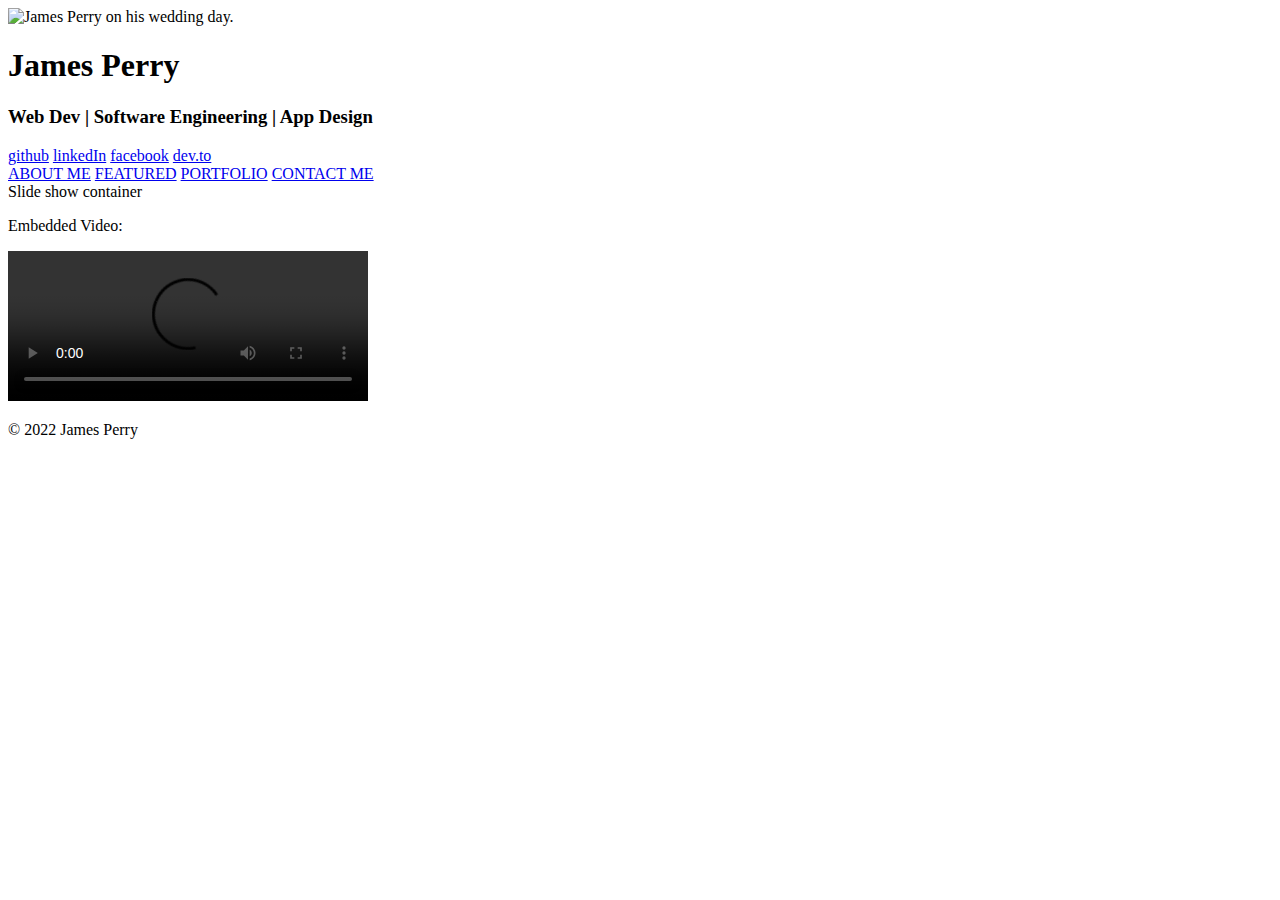
==== index.html @ 8cad32e7 "Added 5 divs to the slide show container article" ====
<!DOCTYPE html>
<html lang="en">
<head>
    <meta charset="UTF-8">
    <meta http-equiv="X-UA-Compatible" content="IE=edge">
    <meta name="viewport" content="width=device-width, initial-scale=1.0">
    <title>James Perry Landing Page</title>
    <link rel="stylesheet" href="./assets/css/reset.css"/>
    <link rel="stylesheet" href="./assets/css/index-style.css"/>
</head>
<body>
    <header>
        <section id="profile-photo">
                <img src="./assets/images/profile-picture.jpg" alt="James Perry on his wedding day."/>
        </section>
        <section id="right-header-container">
            <section id="about-me-header">
                <div id="header-text">
                    <h1>James Perry</h1>
                    <h3>Web Dev | Software Engineering | App Design</h3>
                </div>
                <div id ="social-media">
                    <a href="https://github.com/pbp66">github</a>
                    <a href="https://www.linkedin.com/in/james-perry-b7b135224/">linkedIn</a>
                    <a href="https://www.facebook.com/james.perry.96343">facebook</a>
                    <a href="https://dev.to/pbp66">dev.to</a>
                </div>
            </section>
            <nav>
                <a href="./about.html">about me</a>
                <a href="./featured.html">featured</a>
                <a href="./portfolio.html">portfolio</a>
                <a href="./contact.html">contact me</a>
            </nav>
        </section>
    </header>
    <main>
        <article id="slide-show">
            <section id="slide-show-container">
                Slide show container
                <div class="slide-show-content"></div>
                <div class="slide-show-content"></div>
                <div class="slide-show-content"></div>
                <div class="slide-show-content"></div>
                <div class="slide-show-content"></div>
            </section>
        </article>
        <article id="about-me-video">
            <p>Embedded Video: </p>
            <video width="360px" controls>
                <!-- Need to add video to the website-->
                <source src="#" type="video/mp4">
                Your browser does not support the video tag.
            </video>
        </article>
    </main>
    <footer>
        <p>
            &copy 2022 James Perry
        </p>
    </footer>
</body>
</html>
---- assets/css/index-style.css ----
nav {
    text-transform:uppercase;
}
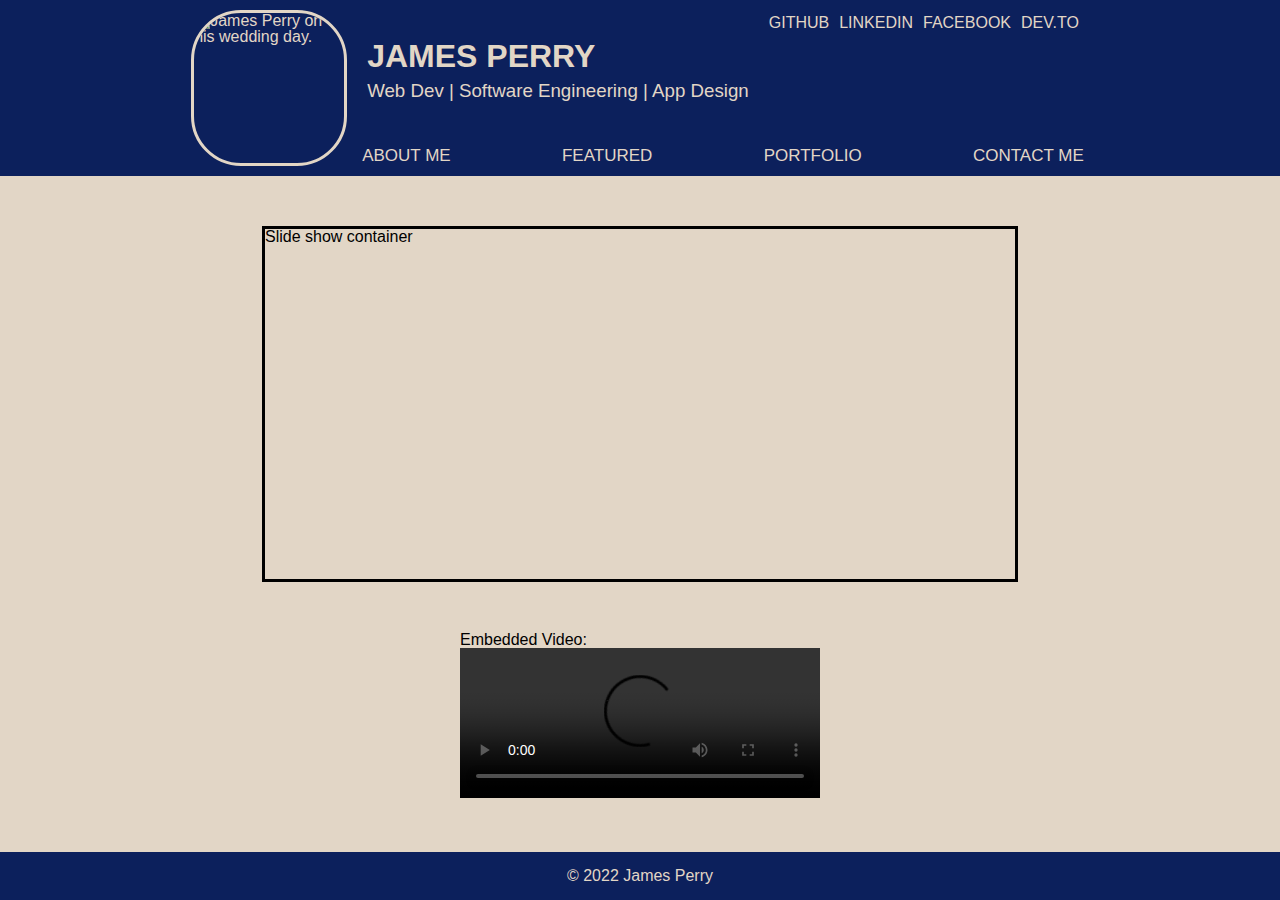
==== commit 278be82c: "Moved header styling to header.css to maintain consistency across all pages. Updated header html on " ====
--- a/index.html
+++ b/index.html
@@ -6,6 +6,7 @@
     <meta name="viewport" content="width=device-width, initial-scale=1.0">
     <title>James Perry Landing Page</title>
     <link rel="stylesheet" href="./assets/css/reset.css"/>
+    <link rel="stylesheet" href="./assets/css/header.css"/>
     <link rel="stylesheet" href="./assets/css/index-style.css"/>
 </head>
 <body>
--- a/assets/css/header.css
+++ b/assets/css/header.css
@@ -0,0 +1,159 @@
+:root {
+    --dev-border-style: solid black;
+    --header-text-color: rgb(226, 214, 198);
+    --main-background-color: rgb(12, 32, 92);
+}
+
+/*= Header Styles
+* Header is comprised of several sub flex boxes to distribute the elements
+* The top layer is split into two boxes: profile picture and the content on the right.
+* The right flex box contains two more flex boxes: Nav Bar and About Me information
+* The About Me information contains the last two flex boxes: about me content and external links pertaining to my career and interests.
+*/
+
+header, footer {
+    display: flex;
+
+    font-family: 'Gill Sans', 'Gill Sans MT', Calibri, 'Trebuchet MS', sans-serif;
+
+    background-color: var(--main-background-color);
+    color: var(--header-text-color);
+}
+
+header {
+    justify-content: center;
+}
+
+header a {
+    color: var(--header-text-color);
+    text-decoration: none;
+}
+
+h1 {
+    text-transform: uppercase;
+}
+
+/*= Profile Photo Styles
+* #profile-photo styles apply to the container for the image
+* #profile-phot img styles apply to the image itself
+* The before pseudo elements creates a flex box that grow to keep the header content centered in the page regardless of browser window size. Works in conjunction with #right-header-container::after.
+*/
+
+#profile-photo::before {
+    flex-grow:1;
+}
+
+#profile-photo {
+    margin: 10px 10px 10px 0px;
+    overflow: hidden;
+    border-radius: 50px;
+    border: solid 3px;
+    width: 150px;
+    height: 150px;
+    flex: none;
+    justify-content: flex-end;
+}
+
+#profile-photo img {
+    width: 180px;
+    height: 180px;
+    object-position: -10px -15px;
+}
+
+/*= Right Header Container
+* Contains two flex boxes to style the nav bar and the about me content.
+* The after pseudo elements creates a flex box that grow to keep the header content centered in the page regardless of browser window size. Works in conjunction with #profile-photo::before.
+*/
+
+/* #right-header-container::before {
+flex-grow: 1;
+} */
+
+#right-header-container {
+    display: flex;
+    flex-flow: column wrap;
+    align-content: stretch;
+}
+
+#right-header-container::after {
+    flex-grow: 1;
+}
+
+/*= About Me Header
+* This container separates the social media links and the brief about me section
+*/
+
+#about-me-header {
+    display: flex;
+    flex-flow: wrap;
+    flex: 1;
+}
+
+#header-text {
+/* margin-top: 35px; */
+    display: flex;
+    flex-direction: column;
+    margin-top: 40px;
+    padding: 0px 10px 5px 10px;
+    justify-content: flex-end;
+    flex: 1;
+}
+
+#header-text h3 {
+    margin-top: 10px;
+}
+
+#social-media {
+    display: flex;
+    padding: 5px;
+    flex-wrap: wrap;
+    text-transform: uppercase;
+    width: fit-content;
+}
+
+/*= Nav Bar
+* The nav bar contains links to other html sites: about me, featured, portfolio, and a form to contact me.
+*/
+
+nav {
+    text-transform:uppercase;
+    font-size: 17px;
+    margin-bottom: 2px;
+
+    display: flex;
+    justify-content: space-between;
+    align-items: flex-end;
+
+    height: fit-content;
+    width: 100%;
+    align-self: flex-end;
+    flex: 1;
+}
+
+nav a:hover {
+    color: #e4b2a1;
+}
+
+nav a, #social-media a {
+    padding: 10px 5px 10px 5px;
+    display: inline-block;
+    height: fit-content;
+}
+
+/*= Footer Content Styles
+*
+*/
+
+footer {
+    margin: 0px;
+    margin-top: 50px;
+    height: 3rem;
+
+    position: absolute;
+    bottom: 0;
+
+    justify-content: center;
+    align-items: center;
+    flex: 1;
+    width: 100%;
+}--- a/assets/css/index-style.css
+++ b/assets/css/index-style.css
@@ -1,3 +1,124 @@
-nav {
-    text-transform:uppercase;
+:root {
+    --dev-border-style: solid black;
+    --header-text-color: rgb(226, 214, 198);
+    --main-background-color: rgb(12, 32, 92);
+}
+
+/*= General Styling
+* Applies general base styles to the site.
+*/
+
+body {
+    font-family: 'Gill Sans', 'Gill Sans MT', Calibri, 'Trebuchet MS', sans-serif;
+    background-color: var(--header-text-color);
+    display: flex;
+    flex-flow: column wrap;
+}
+
+h1, h3 {
+    width: 100%;
+}
+
+/* Main Header Styles are included in header.css */
+
+/*= Main Content Styles
+*
+*/
+
+main {
+    display: flex;
+    flex-flow: column wrap;
+    align-items: center;
+}
+
+#slide-show {
+    margin: 50px 0px;
+    border: var(--dev-border-style);
+    width: 750px;
+    height: 350px;
+}
+
+/*= Media Queries
+*
+*/
+
+/* Tablets */
+@media screen and (max-width: 992px) {
+
+}
+
+/* For large and small smartphones */
+@media screen and (max-width: 768px), screen and (max-width: 576px) {
+    * {
+        align-items: center;
+        align-content: center;
+        position: relative;
+    }
+    
+    body {
+        position: relative;
+    }
+
+    header {   
+        flex-flow: column wrap;
+        flex: 1;
+        width: 100%;
+        border: var(--dev-border-style);
+    }
+
+    #profile-photo {
+        /* TODO: Make picture and nav bar relative to each other. All element should move down if the nav bar wraps itself. I may need to make another media query if the nav bar reaches a certain pixel width*/
+        top: 27px;
+        flex-flow: column wrap;
+        margin: 0px;
+        margin-top: 10px;
+    }
+
+    #right-header-container {
+        position: relative;
+        top: 40px;
+        flex-flow: column wrap;
+    }
+
+    #about-me-header {
+        flex-flow: column wrap;
+        height: fit-content;
+    }
+
+    #header-text {
+        flex-flow: column wrap;
+        text-align: center;
+        top: -45px;
+    }
+
+    #social-media {
+        top: -50px;
+        flex-flow: row wrap;
+        justify-content: space-around;
+        align-self: center;
+    }
+
+    nav {
+        position: fixed;
+        top: 0;
+
+        flex-flow: row;
+        justify-content: space-around;
+        align-self: center;
+        background-color: var(--main-background-color);
+    }
+
+    #slide-show, #about-me-video {
+        height: 40vh;
+        width: 90vw;
+    }
+
+    #about-me-video video {
+        width: 90vw;
+    }
+
+    footer {
+        position: absolute;
+        bottom: 0;
+    }
 }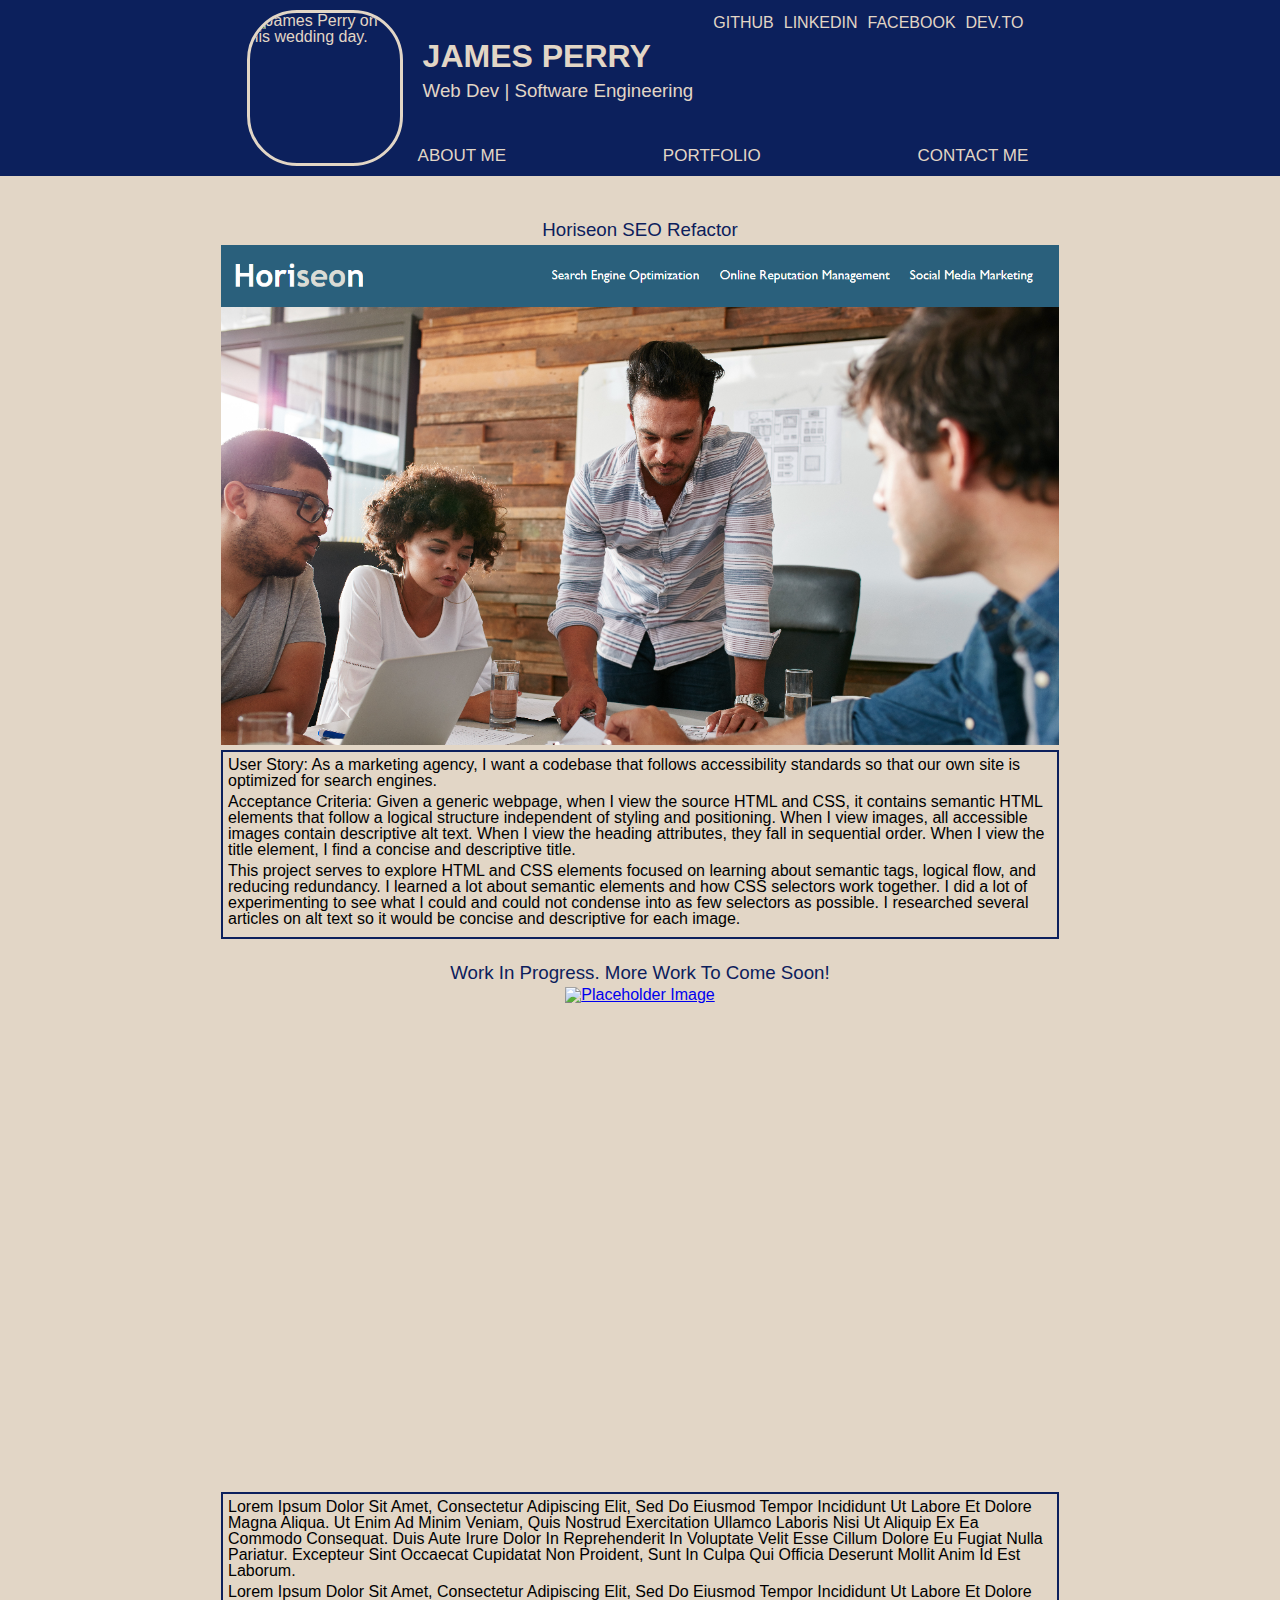
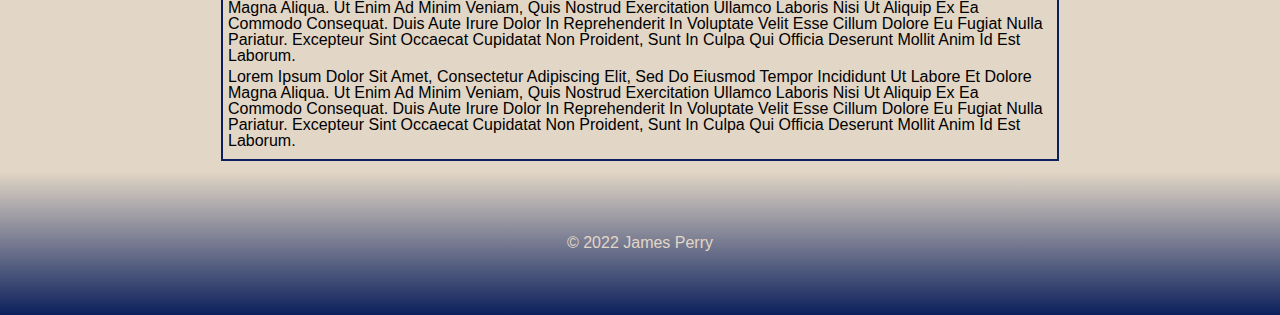
==== commit 21062d8b: "Condensed portfolio styles and html into index.html. Deleted the portfolio pages" ====
--- a/index.html
+++ b/index.html
@@ -4,21 +4,23 @@
     <meta charset="UTF-8">
     <meta http-equiv="X-UA-Compatible" content="IE=edge">
     <meta name="viewport" content="width=device-width, initial-scale=1.0">
-    <title>James Perry Landing Page</title>
+    <title>James Perry's Landing Page</title>
     <link rel="stylesheet" href="./assets/css/reset.css"/>
-    <link rel="stylesheet" href="./assets/css/header.css"/>
+    <link rel="stylesheet" href="./assets/css/header-footer.css"/>
     <link rel="stylesheet" href="./assets/css/index-style.css"/>
 </head>
 <body>
     <header>
         <section id="profile-photo">
+            <a href="./index.html">
                 <img src="./assets/images/profile-picture.jpg" alt="James Perry on his wedding day."/>
+            </a>
         </section>
         <section id="right-header-container">
             <section id="about-me-header">
                 <div id="header-text">
                     <h1>James Perry</h1>
-                    <h3>Web Dev | Software Engineering | App Design</h3>
+                    <h3>Web Dev | Software Engineering</h3>
                 </div>
                 <div id ="social-media">
                     <a href="https://github.com/pbp66">github</a>
@@ -28,37 +30,55 @@
                 </div>
             </section>
             <nav>
-                <a href="./about.html">about me</a>
-                <a href="./featured.html">featured</a>
-                <a href="./portfolio.html">portfolio</a>
+                <a href="#about-me">about me</a>
+                <a href="#horiseon-refactor-container">portfolio</a>
                 <a href="./contact.html">contact me</a>
             </nav>
         </section>
     </header>
     <main>
-        <article id="slide-show">
-            <section id="slide-show-container">
-                Slide show container
-                <div class="slide-show-content"></div>
-                <div class="slide-show-content"></div>
-                <div class="slide-show-content"></div>
-                <div class="slide-show-content"></div>
-                <div class="slide-show-content"></div>
+        <article id="about-me">
+
+        </article>
+        <article class="project-display" id="horiseon-refactor-container">
+            <h3>Horiseon SEO Refactor</h3>
+            <div class="image-container" id="horiseon-refactor">
+                <span class="tooltip">Scroll on image to view entire website</span>
+                <a href="https://github.com/pbp66/horiseon-refactor">
+                    <img src="./assets/images/horiseon-refactor-screenshot.png" alt="Horiseon Refactor provides an example of semantic html elements with logical structure independent of styling and position" class="project-screenshot"/>
+                </a>
+            </div>
+            <section class="project-description" id="horiseon-refactor-description">
+                <p>User Story: As a marketing agency, I want a codebase that follows accessibility standards so that our own site is optimized for search engines.</p>
+                <p>Acceptance Criteria: Given a generic webpage, when I view the source HTML and CSS, it contains semantic HTML elements that follow a logical structure independent of styling and positioning. When I view images, all accessible images contain descriptive alt text. When I view the heading attributes, they fall in sequential order. When I view the title element, I find a concise and descriptive title.</p>
+                <p>This project serves to explore HTML and CSS elements focused on learning about semantic tags, logical flow, and reducing redundancy. I learned a lot about semantic elements and how CSS selectors work together. I did a lot of experimenting to see what I could and could not condense into as few selectors as possible. I researched several articles on alt text so it would be concise and descriptive for each image.</p>
             </section>
         </article>
-        <article id="about-me-video">
-            <p>Embedded Video: </p>
-            <video width="360px" controls>
-                <!-- Need to add video to the website-->
-                <source src="#" type="video/mp4">
-                Your browser does not support the video tag.
-            </video>
+        <article class="project-display" id="placeholder-container">
+            <h3>Work in progress. More work to come soon!</h3>
+            <div class="image-container" id="placeholder">
+                <span class="tooltip">
+                    <p>Scroll on image to view entire website.</p>
+                    <p>Designed by starline / Freepik</p>
+                </span>
+                <a href="http://www.freepik.com">
+                    <img src="./assets/images/coming-soon.jpg" alt="Placeholder image" class="project-screenshot"/>
+                    <!--Image by starline on Freepik: https://www.freepik.com/free-vector/neon-style-coming-soon-glowing-background-design_8562880.htm#query=coming%20soon&position=3&from_view=keyword -->
+                </a>
+            </div>
+            <section class="project-description" id="placeholder-description">
+                <p>Lorem ipsum dolor sit amet, consectetur adipiscing elit, sed do eiusmod tempor incididunt ut labore et dolore magna aliqua. Ut enim ad minim veniam, quis nostrud exercitation ullamco laboris nisi ut aliquip ex ea commodo consequat. Duis aute irure dolor in reprehenderit in voluptate velit esse cillum dolore eu fugiat nulla pariatur. Excepteur sint occaecat cupidatat non proident, sunt in culpa qui officia deserunt mollit anim id est laborum.</p>
+                <p>Lorem ipsum dolor sit amet, consectetur adipiscing elit, sed do eiusmod tempor incididunt ut labore et dolore magna aliqua. Ut enim ad minim veniam, quis nostrud exercitation ullamco laboris nisi ut aliquip ex ea commodo consequat. Duis aute irure dolor in reprehenderit in voluptate velit esse cillum dolore eu fugiat nulla pariatur. Excepteur sint occaecat cupidatat non proident, sunt in culpa qui officia deserunt mollit anim id est laborum.</p>
+                <p>Lorem ipsum dolor sit amet, consectetur adipiscing elit, sed do eiusmod tempor incididunt ut labore et dolore magna aliqua. Ut enim ad minim veniam, quis nostrud exercitation ullamco laboris nisi ut aliquip ex ea commodo consequat. Duis aute irure dolor in reprehenderit in voluptate velit esse cillum dolore eu fugiat nulla pariatur. Excepteur sint occaecat cupidatat non proident, sunt in culpa qui officia deserunt mollit anim id est laborum.</p>
+            </section>
         </article>
     </main>
-    <footer>
-        <p>
-            &copy 2022 James Perry
-        </p>
-    </footer>
+    <div id="footer-container">
+        <footer>
+            <p>
+                &copy 2022 James Perry
+            </p>
+        </footer>
+    </div>
 </body>
 </html>--- a/assets/css/header-footer.css
+++ b/assets/css/header-footer.css
@@ -0,0 +1,244 @@
+:root {
+    --dev-border-style: solid black;
+    --header-text-color: rgb(226, 214, 198);
+    --main-background-color: rgb(12, 32, 92);
+    --footer-height: 9rem;
+    --accent-color: #e99274;
+}
+
+/*= Header Styles
+* Header is comprised of several sub flex boxes to distribute the elements
+* The top layer is split into two boxes: profile picture and the content on the right.
+* The right flex box contains two more flex boxes: Nav Bar and About Me information
+* The About Me information contains the last two flex boxes: about me content and external links pertaining to my career and interests.
+*/
+
+header, footer {
+    display: flex;
+
+    font-family: 'Segoe UI', Tahoma, Geneva, Verdana, sans-serif;
+
+    background-color: var(--main-background-color);
+    color: var(--header-text-color);
+}
+
+header {
+    justify-content: center;
+}
+
+header a {
+    color: var(--header-text-color);
+    text-decoration: none;
+}
+
+h1 {
+    text-transform: uppercase;
+}
+
+ a:hover {
+    color: var(--accent-color);
+}
+
+/*= Profile Photo Styles
+* #profile-photo styles apply to the container for the image
+* #profile-phot img styles apply to the image itself
+* The before pseudo elements creates a flex box that grow to keep the header content centered in the page regardless of browser window size. Works in conjunction with #right-header-container::after.
+*/
+
+#profile-photo::before {
+    flex-grow:1;
+}
+
+#profile-photo {
+    margin: 10px 10px 10px 0px;
+    overflow: hidden;
+    border-radius: 50px;
+    border: solid 3px;
+    width: 150px;
+    height: 150px;
+    flex: none;
+    justify-content: flex-end;
+}
+
+#profile-photo:hover {
+    border: solid 3px var(--accent-color);
+}
+
+#profile-photo img {
+    width: 180px;
+    height: 180px;
+    object-position: -10px -15px;
+}
+
+/*= Right Header Container
+* Contains two flex boxes to style the nav bar and the about me content.
+* The after pseudo elements creates a flex box that grow to keep the header content centered in the page regardless of browser window size. Works in conjunction with #profile-photo::before.
+*/
+
+/* #right-header-container::before {
+flex-grow: 1;
+} */
+
+#right-header-container {
+    display: flex;
+    flex-flow: column wrap;
+    align-content: stretch;
+}
+
+#right-header-container::after {
+    flex-grow: 1;
+}
+
+/*= About Me Header
+* This container separates the social media links and the brief about me section
+*/
+
+#about-me-header {
+    display: flex;
+    flex-flow: wrap;
+}
+
+#header-text {
+/* margin-top: 35px; */
+    display: flex;
+    flex-direction: column;
+    margin-top: 40px;
+    padding: 0px 10px 5px 10px;
+    justify-content: flex-end;
+}
+
+#header-text h3 {
+    margin-top: 10px;
+}
+
+#social-media {
+    display: flex;
+    padding: 5px;
+    flex-wrap: wrap;
+    text-transform: uppercase;
+    width: fit-content;
+}
+
+/*= Nav Bar
+* The nav bar contains links to other html sites: about me, featured, portfolio, and a form to contact me.
+*/
+
+nav {
+    text-transform:uppercase;
+    font-size: 17px;
+    margin-bottom: 2px;
+
+    display: flex;
+    justify-content: space-between;
+    align-items: flex-end;
+
+    height: fit-content;
+    width: 100%;
+    align-self: flex-end;
+    flex: 1;
+}
+
+nav a, #social-media a {
+    padding: 10px 5px 10px 5px;
+    display: inline-block;
+    height: fit-content;
+}
+
+main {
+    display: flex;
+    flex-flow: column wrap;
+    align-content: center;
+}
+
+/*= Footer Content Styles
+*
+*/
+
+footer {
+    background-image: linear-gradient(var(--header-text-color),var(--main-background-color));
+    
+    margin: 0px;
+    height: var(--footer-height);
+
+    position: sticky;
+    bottom: 0;
+
+    justify-content: center;
+    align-items: center;
+    width: 100%;
+}
+
+/*= Media Queries
+* For large and small smartphones
+*/
+
+@media screen and (max-width: 768px), screen and (max-width: 576px) {
+    * {
+        align-items: center;
+        align-content: center;
+    }
+
+    header {   
+        flex-flow: column wrap;
+        flex: 1;
+        width: 100%;
+    }
+
+    #profile-photo {
+        /* TODO: Make picture and nav bar relative to each other. All element should move down if the nav bar wraps itself. I may need to make another media query if the nav bar reaches a certain pixel width*/
+        position: relative;
+        top: 27px;
+        flex-flow: column wrap;
+        margin: 0px;
+        margin-top: 10px;
+    }
+
+    #right-header-container {
+        position: relative;
+        top: 40px;
+        flex-flow: column wrap;
+    }
+
+    #about-me-header {
+        flex-flow: column wrap;
+        height: fit-content;
+    }
+
+    #header-text {
+        position: relative;
+        flex-flow: column wrap;
+        text-align: center;
+        top: -45px;
+    }
+
+    #social-media {
+        position: relative;
+        top: -50px;
+        flex-flow: row wrap;
+        justify-content: space-around;
+        align-self: center;
+    }
+
+    nav {
+        position: fixed;
+        top: 0;
+
+        flex-flow: row;
+        justify-content: space-around;
+        align-self: center;
+        background-color: var(--main-background-color);
+    }
+
+    #slide-show, #about-me-video {
+        height: 40vh;
+        width: 90vw;
+    }
+
+    #about-me-video video {
+        width: 90vw;
+    }
+
+    #footer-container {
+        width: 100%;
+    }
+}--- a/assets/css/index-style.css
+++ b/assets/css/index-style.css
@@ -2,20 +2,16 @@
     --dev-border-style: solid black;
     --header-text-color: rgb(226, 214, 198);
     --main-background-color: rgb(12, 32, 92);
+    --footer-height: 9rem;
+    --accent-color: #e99274;
+    --max-width: 838px;
 }
 
 /*= General Styling
 * Applies general base styles to the site.
 */
 
-body {
-    font-family: 'Gill Sans', 'Gill Sans MT', Calibri, 'Trebuchet MS', sans-serif;
-    background-color: var(--header-text-color);
-    display: flex;
-    flex-flow: column wrap;
-}
-
-h1, h3 {
+#header-text h1, #header-text h3 {
     width: 100%;
 }
 
@@ -26,99 +22,87 @@
 */
 
 main {
+    flex: 1;
+}
+
+main article {
     display: flex;
     flex-flow: column wrap;
-    align-items: center;
+    justify-content: flex-start;
+    margin: 10px 0px;
+    max-width: 838px;
 }
 
-#slide-show {
-    margin: 50px 0px;
-    border: var(--dev-border-style);
-    width: 750px;
-    height: 350px;
+article h3 {
+    color: var(--main-background-color);
+    padding: 5px;
 }
 
-/*= Media Queries
-*
-*/
-
-/* Tablets */
-@media screen and (max-width: 992px) {
-
+.project-display {
+    display: flex;
+    flex-flow: column;
+    align-items: center;
+    width: var(--max-width);
+    height: auto;
 }
 
-/* For large and small smartphones */
-@media screen and (max-width: 768px), screen and (max-width: 576px) {
-    * {
-        align-items: center;
-        align-content: center;
-        position: relative;
-    }
-    
-    body {
-        position: relative;
-    }
+#horiseon-refactor-container {
+    margin-top: 20px;
+}
 
-    header {   
-        flex-flow: column wrap;
-        flex: 1;
-        width: 100%;
-        border: var(--dev-border-style);
-    }
+.image-container {
+    position: relative;
+    height: 500px;
+    width: auto;
 
-    #profile-photo {
-        /* TODO: Make picture and nav bar relative to each other. All element should move down if the nav bar wraps itself. I may need to make another media query if the nav bar reaches a certain pixel width*/
-        top: 27px;
-        flex-flow: column wrap;
-        margin: 0px;
-        margin-top: 10px;
-    }
+    max-width: var(--max-width);
+    overflow: scroll;
+}
 
-    #right-header-container {
-        position: relative;
-        top: 40px;
-        flex-flow: column wrap;
-    }
+.tooltip {
+    position: absolute;
+    top: 0px;
+    left: 50%;
+    transform: translate(-50%, 0%);
 
-    #about-me-header {
-        flex-flow: column wrap;
-        height: fit-content;
-    }
+    display: flex;
+    flex-flow: column;
+    align-items: center;
+    width: fit-content;
+    max-width: var(--max-width);
 
-    #header-text {
-        flex-flow: column wrap;
-        text-align: center;
-        top: -45px;
-    }
+    box-sizing: border-box;
+    padding: 5px;
+    border: solid 5px var(--main-background-color);
+    color: var(--main-background-color);
+    background-color: var(--header-text-color);
 
-    #social-media {
-        top: -50px;
-        flex-flow: row wrap;
-        justify-content: space-around;
-        align-self: center;
-    }
+    visibility: hidden;
+}
 
-    nav {
-        position: fixed;
-        top: 0;
+.project-screenshot {
+    max-width: var(--max-width);
+    height: auto;
+}
 
-        flex-flow: row;
-        justify-content: space-around;
-        align-self: center;
-        background-color: var(--main-background-color);
-    }
+.project-description {
+    margin-top: 5px;
+    padding: 5px;
+    border: solid 2px var(--main-background-color);
+}
 
-    #slide-show, #about-me-video {
-        height: 40vh;
-        width: 90vw;
-    }
+.project-description p {
+    margin-bottom: 5px;
+}
 
-    #about-me-video video {
-        width: 90vw;
-    }
+#horiseon-refactor:hover span {
+    visibility: visible;
+}
 
-    footer {
-        position: absolute;
-        bottom: 0;
-    }
+#placeholder-container {
+    text-transform: capitalize;
+}
+
+#placeholder:hover span {
+    visibility: visible;
 }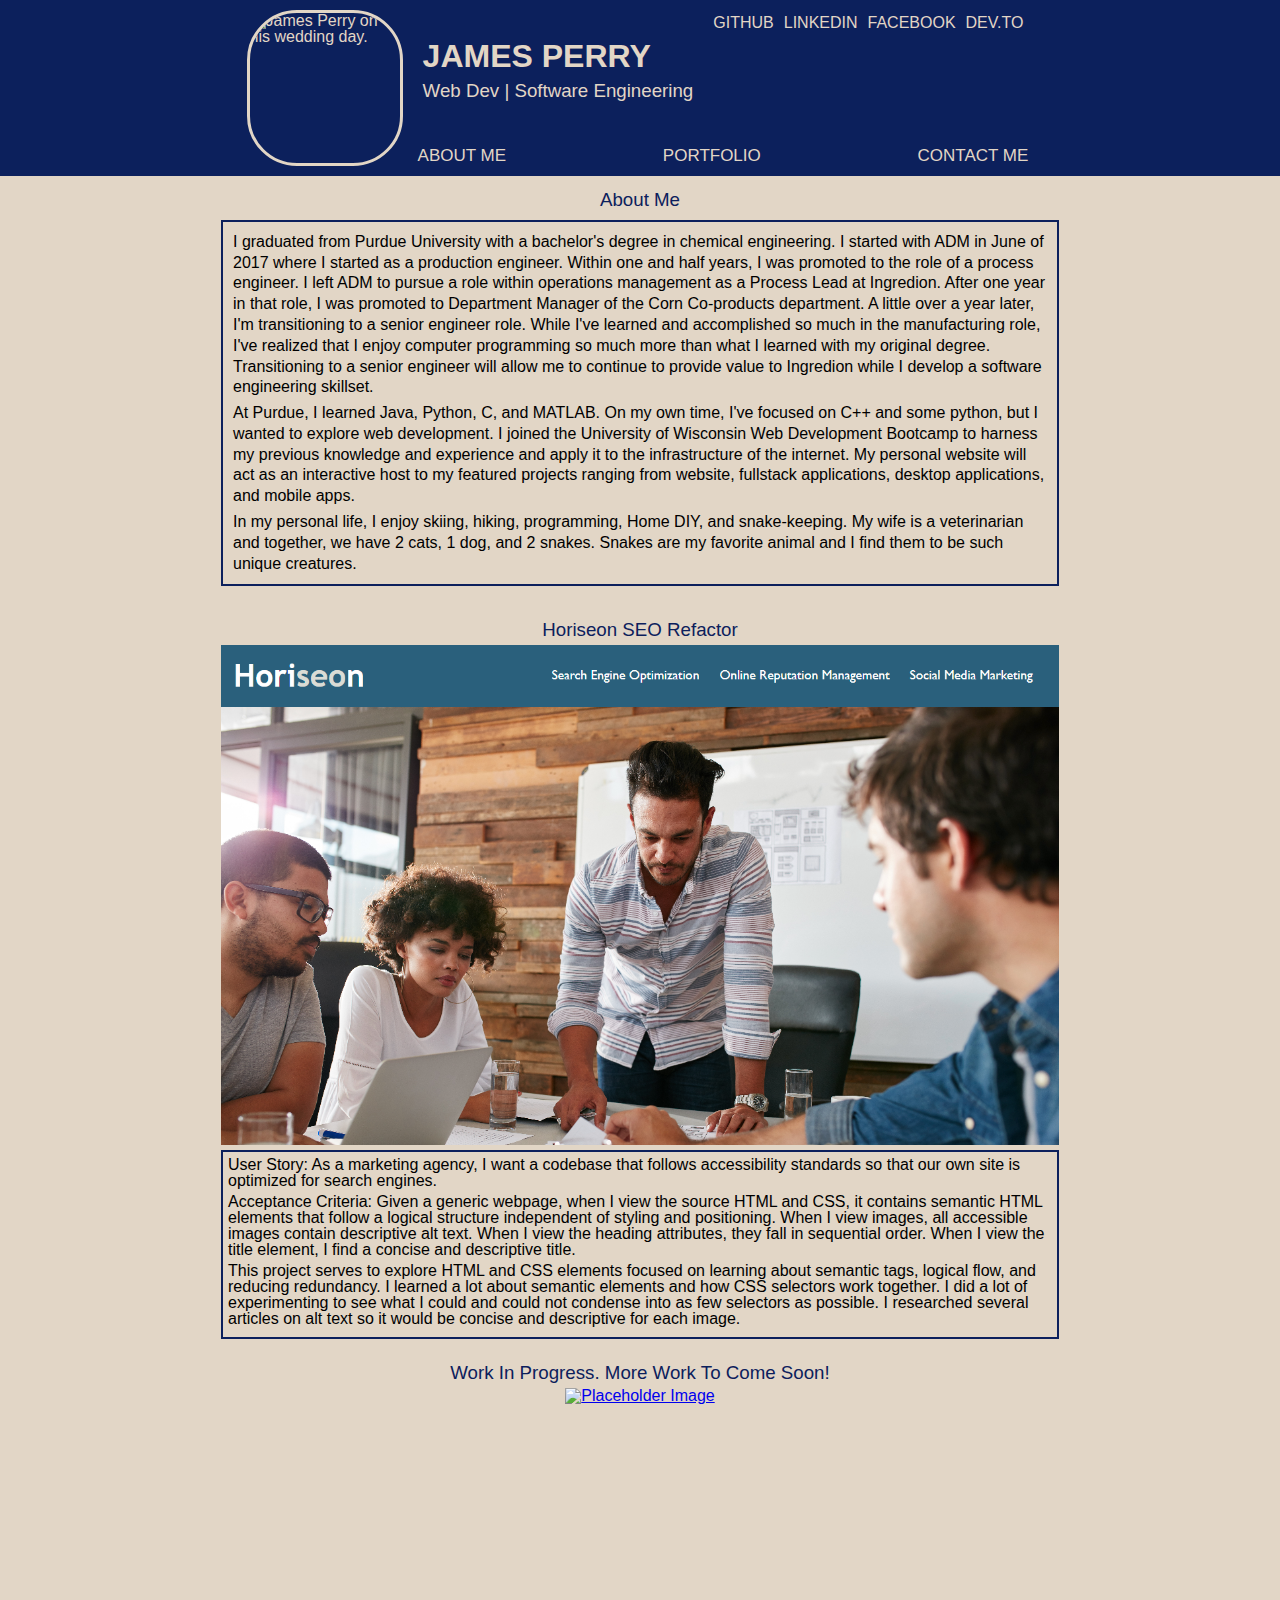
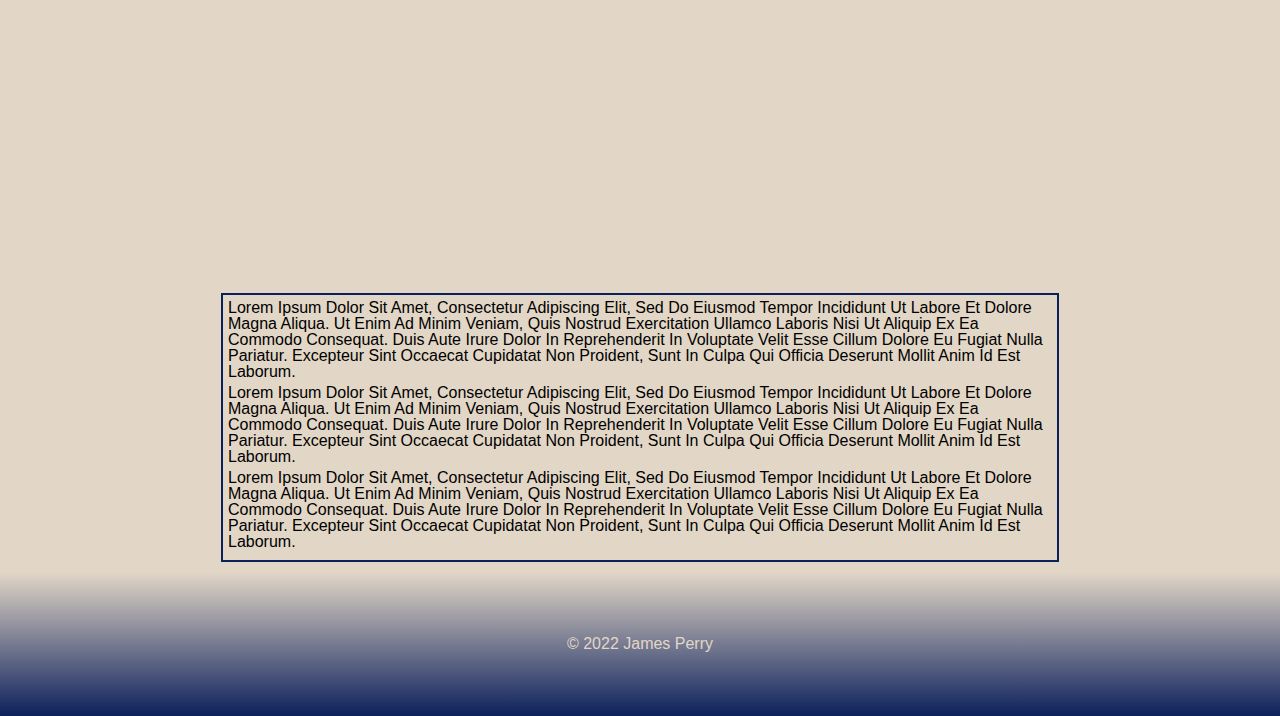
==== commit fb1638d9: "Completed the About Me section" ====
--- a/index.html
+++ b/index.html
@@ -37,8 +37,13 @@
         </section>
     </header>
     <main>
-        <article id="about-me">
-
+        <article class="project-display" id="about-me">
+            <h3>About Me</h3>
+            <section class="project-description">
+                <p>I graduated from Purdue University with a bachelor's degree in chemical engineering. I started with ADM in June of 2017 where I started as a production engineer. Within one and half years, I was promoted to the role of a process engineer. I left ADM to pursue a role within operations management as a Process Lead at Ingredion. After one year in that role, I was promoted to Department Manager of the Corn Co-products department. A little over a year later, I'm transitioning to a senior engineer role. While I've learned and accomplished so much in the manufacturing role, I've realized that I enjoy computer programming so much more than what I learned with my original degree. Transitioning to a senior engineer will allow me to continue to provide value to Ingredion while I develop a software engineering skillset. </p>
+                <p>At Purdue, I learned Java, Python, C, and MATLAB. On my own time, I've focused on C++ and some python, but I wanted to explore web development. I joined the University of Wisconsin Web Development Bootcamp to harness my previous knowledge and experience and apply it to the infrastructure of the internet. My personal website will act as an interactive host to my featured projects ranging from website, fullstack applications, desktop applications, and mobile apps. </p>
+                <p> In my personal life, I enjoy skiing, hiking, programming, Home DIY, and snake-keeping. My wife is a veterinarian and together, we have 2 cats, 1 dog, and 2 snakes. Snakes are my favorite animal and I find them to be such unique creatures.</p>
+            </section>
         </article>
         <article class="project-display" id="horiseon-refactor-container">
             <h3>Horiseon SEO Refactor</h3>
--- a/assets/css/index-style.css
+++ b/assets/css/index-style.css
@@ -44,6 +44,11 @@
     align-items: center;
     width: var(--max-width);
     height: auto;
+}
+
+#about-me p {
+    margin: 5px;
+    line-height: 1.3;
 }
 
 #horiseon-refactor-container {
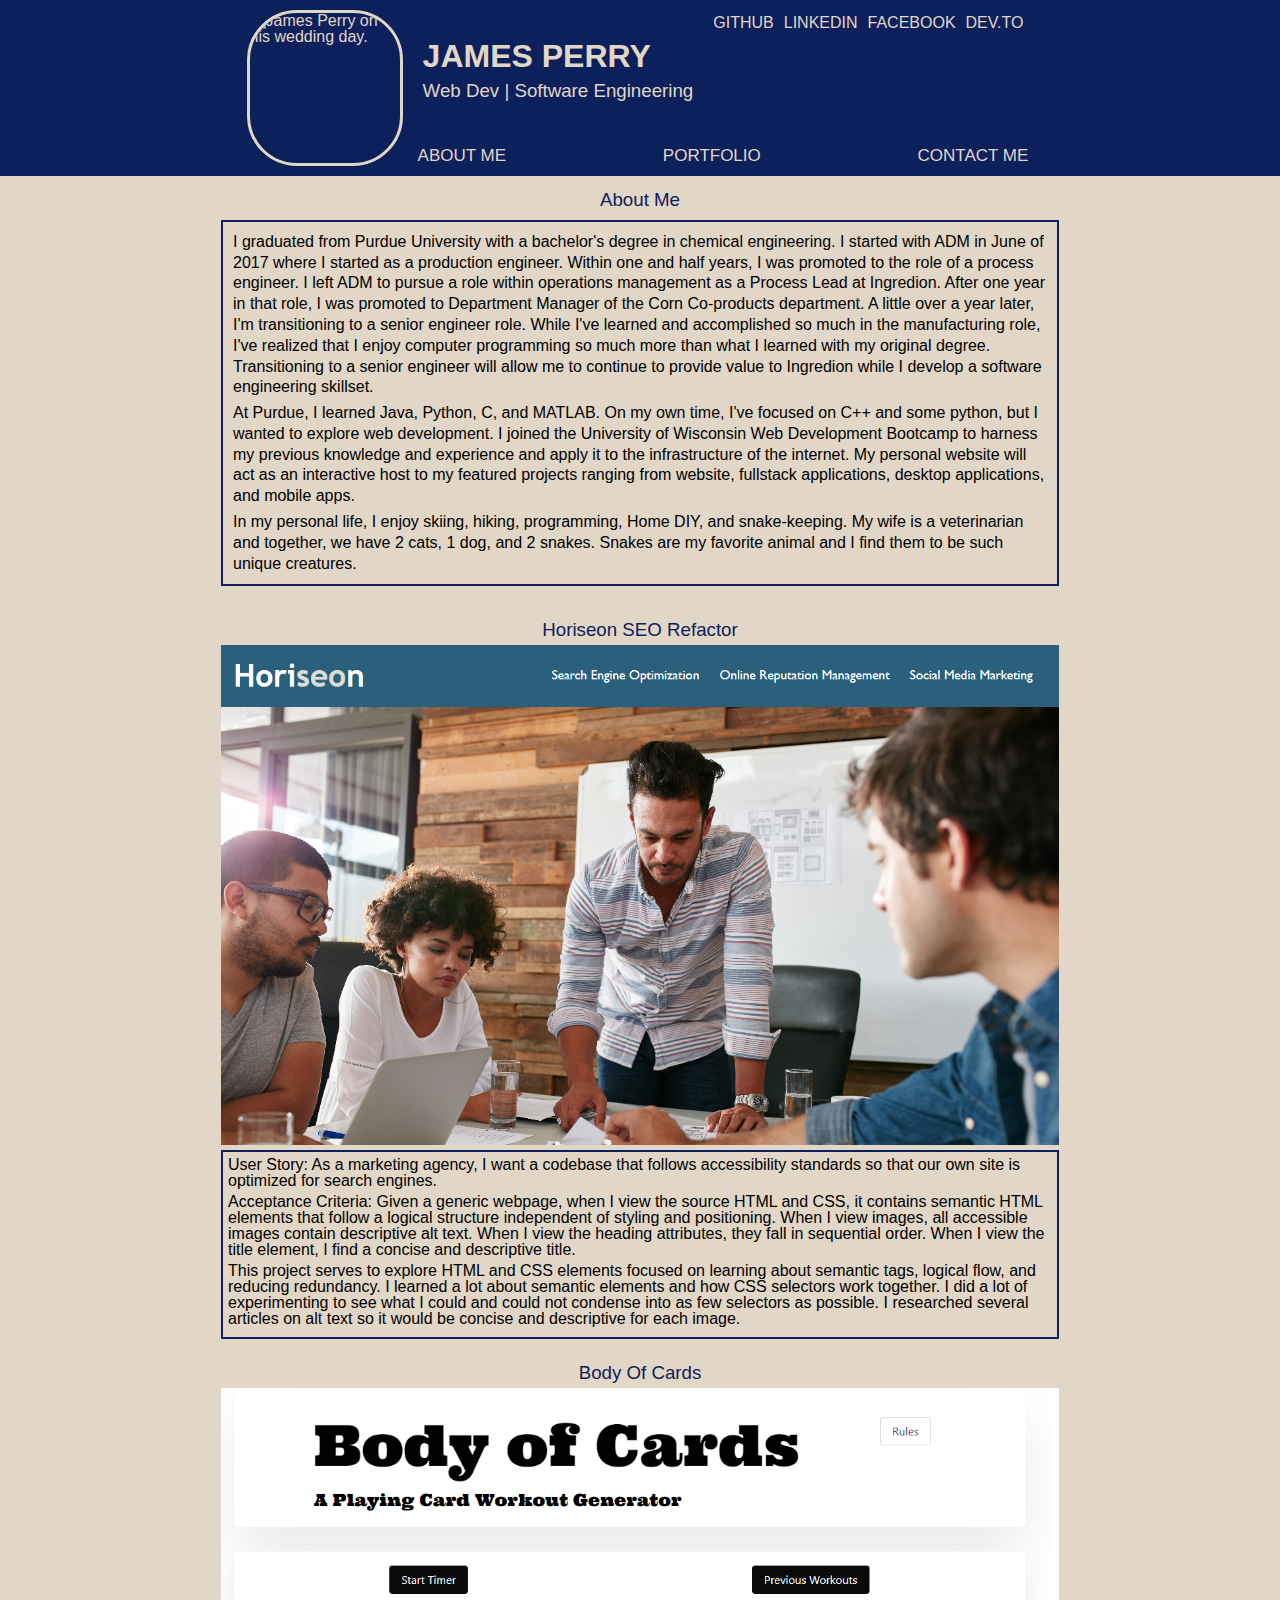
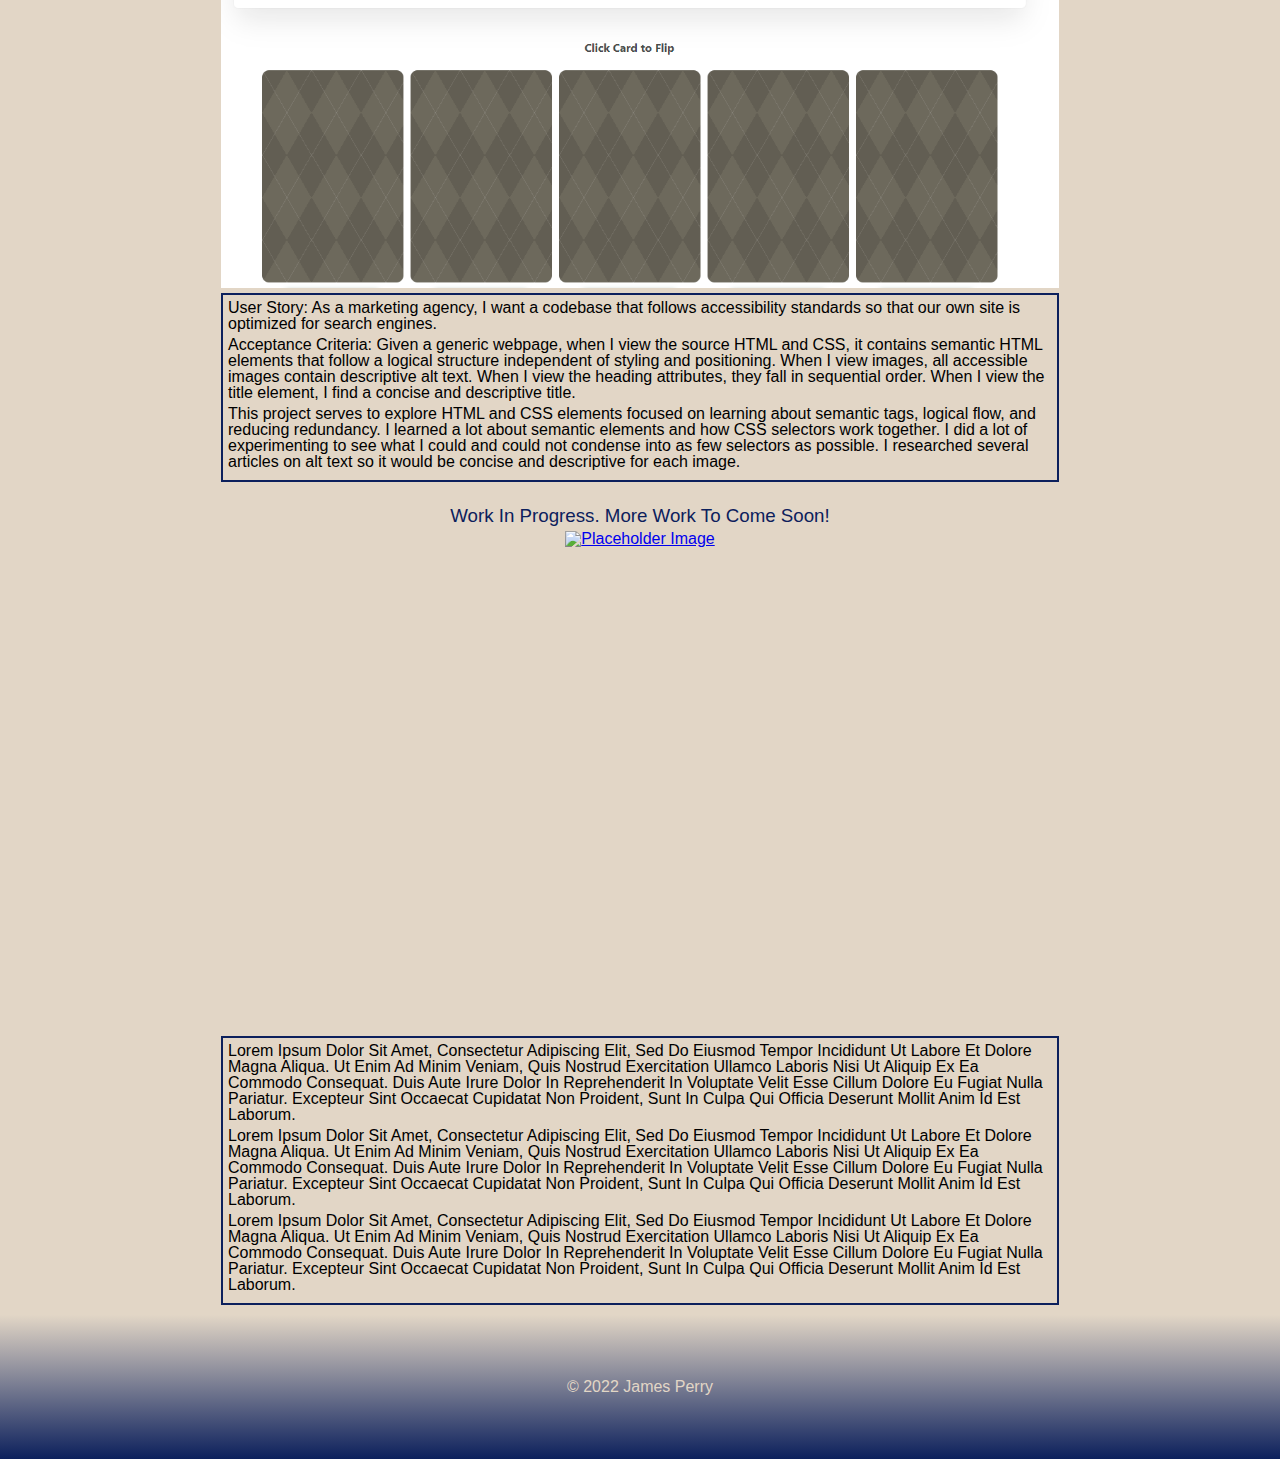
==== commit 83b6da39: "Added section for Body of Cards Project. HTML element structure has been created." ====
--- a/index.html
+++ b/index.html
@@ -49,11 +49,25 @@
             <h3>Horiseon SEO Refactor</h3>
             <div class="image-container" id="horiseon-refactor">
                 <span class="tooltip">Scroll on image to view entire website</span>
-                <a href="https://github.com/pbp66/horiseon-refactor">
-                    <img src="./assets/images/horiseon-refactor-screenshot.png" alt="Horiseon Refactor provides an example of semantic html elements with logical structure independent of styling and position" class="project-screenshot"/>
+                <a href="https://pbp66.github.io/horiseon-refactor/">
+                    <img src="./assets/images/horiseon-refactor-screenshot.png" alt="Horiseon Refactor provides an example of semantic html elements with logical structure independent of styling and position" class="project-screenshot" id="horiseon-refactor-screenshot"/>
                 </a>
             </div>
             <section class="project-description" id="horiseon-refactor-description">
+                <p>User Story: As a marketing agency, I want a codebase that follows accessibility standards so that our own site is optimized for search engines.</p>
+                <p>Acceptance Criteria: Given a generic webpage, when I view the source HTML and CSS, it contains semantic HTML elements that follow a logical structure independent of styling and positioning. When I view images, all accessible images contain descriptive alt text. When I view the heading attributes, they fall in sequential order. When I view the title element, I find a concise and descriptive title.</p>
+                <p>This project serves to explore HTML and CSS elements focused on learning about semantic tags, logical flow, and reducing redundancy. I learned a lot about semantic elements and how CSS selectors work together. I did a lot of experimenting to see what I could and could not condense into as few selectors as possible. I researched several articles on alt text so it would be concise and descriptive for each image.</p>
+            </section>
+        </article>
+        <article class="project-display" id="body-of-cards-container">
+            <h3>Body Of Cards</h3>
+            <div class="image-container" id="body-of-cards">
+                <span class="tooltip">Scroll on image to view entire website</span>
+                <a href="https://krenbot.github.io/body-of-cards/">
+                    <img src="./assets/images/body-of-cards-screenshot.png" alt="Body of cards is a workout generator that uses playing cards to represent workouts. The suits generate an exercise and the card value is the number of reps." class="project-screenshot" id="body-of-cards-screenshot"/>
+                </a>
+            </div>
+            <section class="project-description" id="project-1-description">
                 <p>User Story: As a marketing agency, I want a codebase that follows accessibility standards so that our own site is optimized for search engines.</p>
                 <p>Acceptance Criteria: Given a generic webpage, when I view the source HTML and CSS, it contains semantic HTML elements that follow a logical structure independent of styling and positioning. When I view images, all accessible images contain descriptive alt text. When I view the heading attributes, they fall in sequential order. When I view the title element, I find a concise and descriptive title.</p>
                 <p>This project serves to explore HTML and CSS elements focused on learning about semantic tags, logical flow, and reducing redundancy. I learned a lot about semantic elements and how CSS selectors work together. I did a lot of experimenting to see what I could and could not condense into as few selectors as possible. I researched several articles on alt text so it would be concise and descriptive for each image.</p>
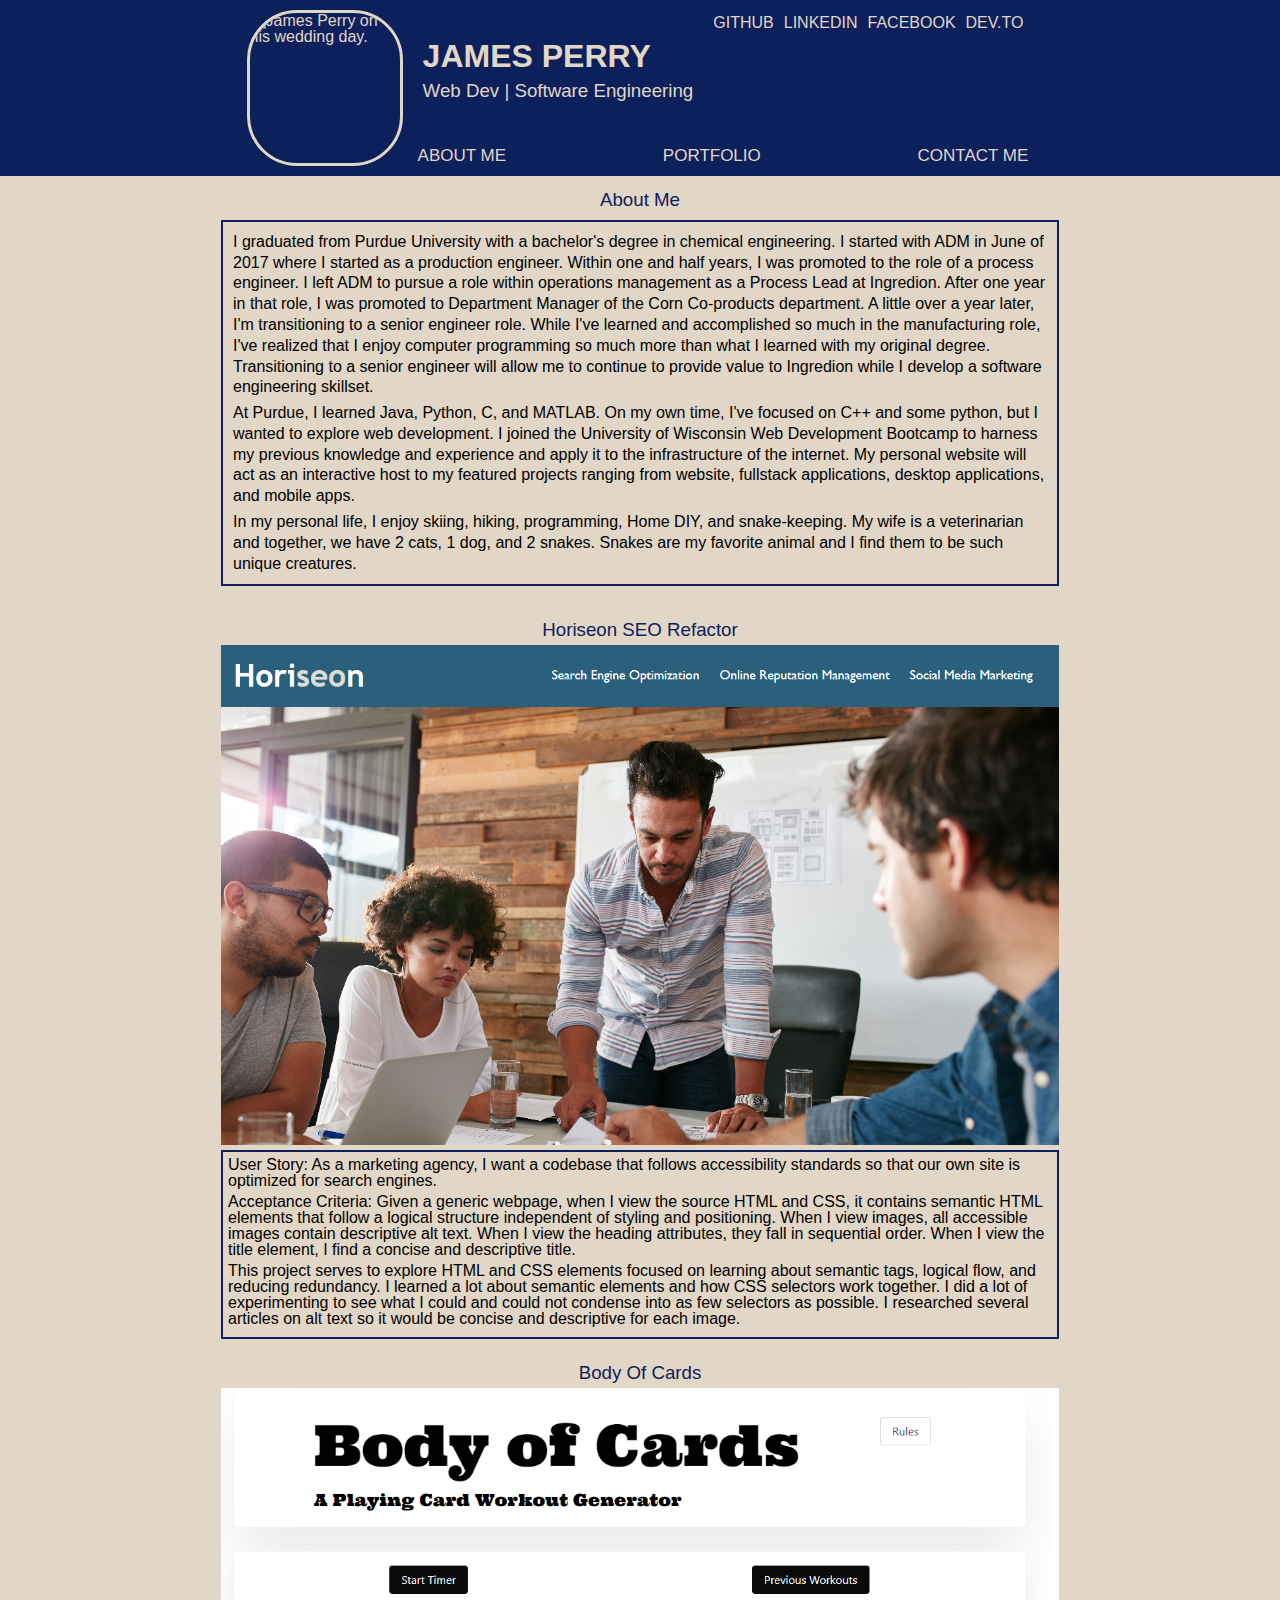
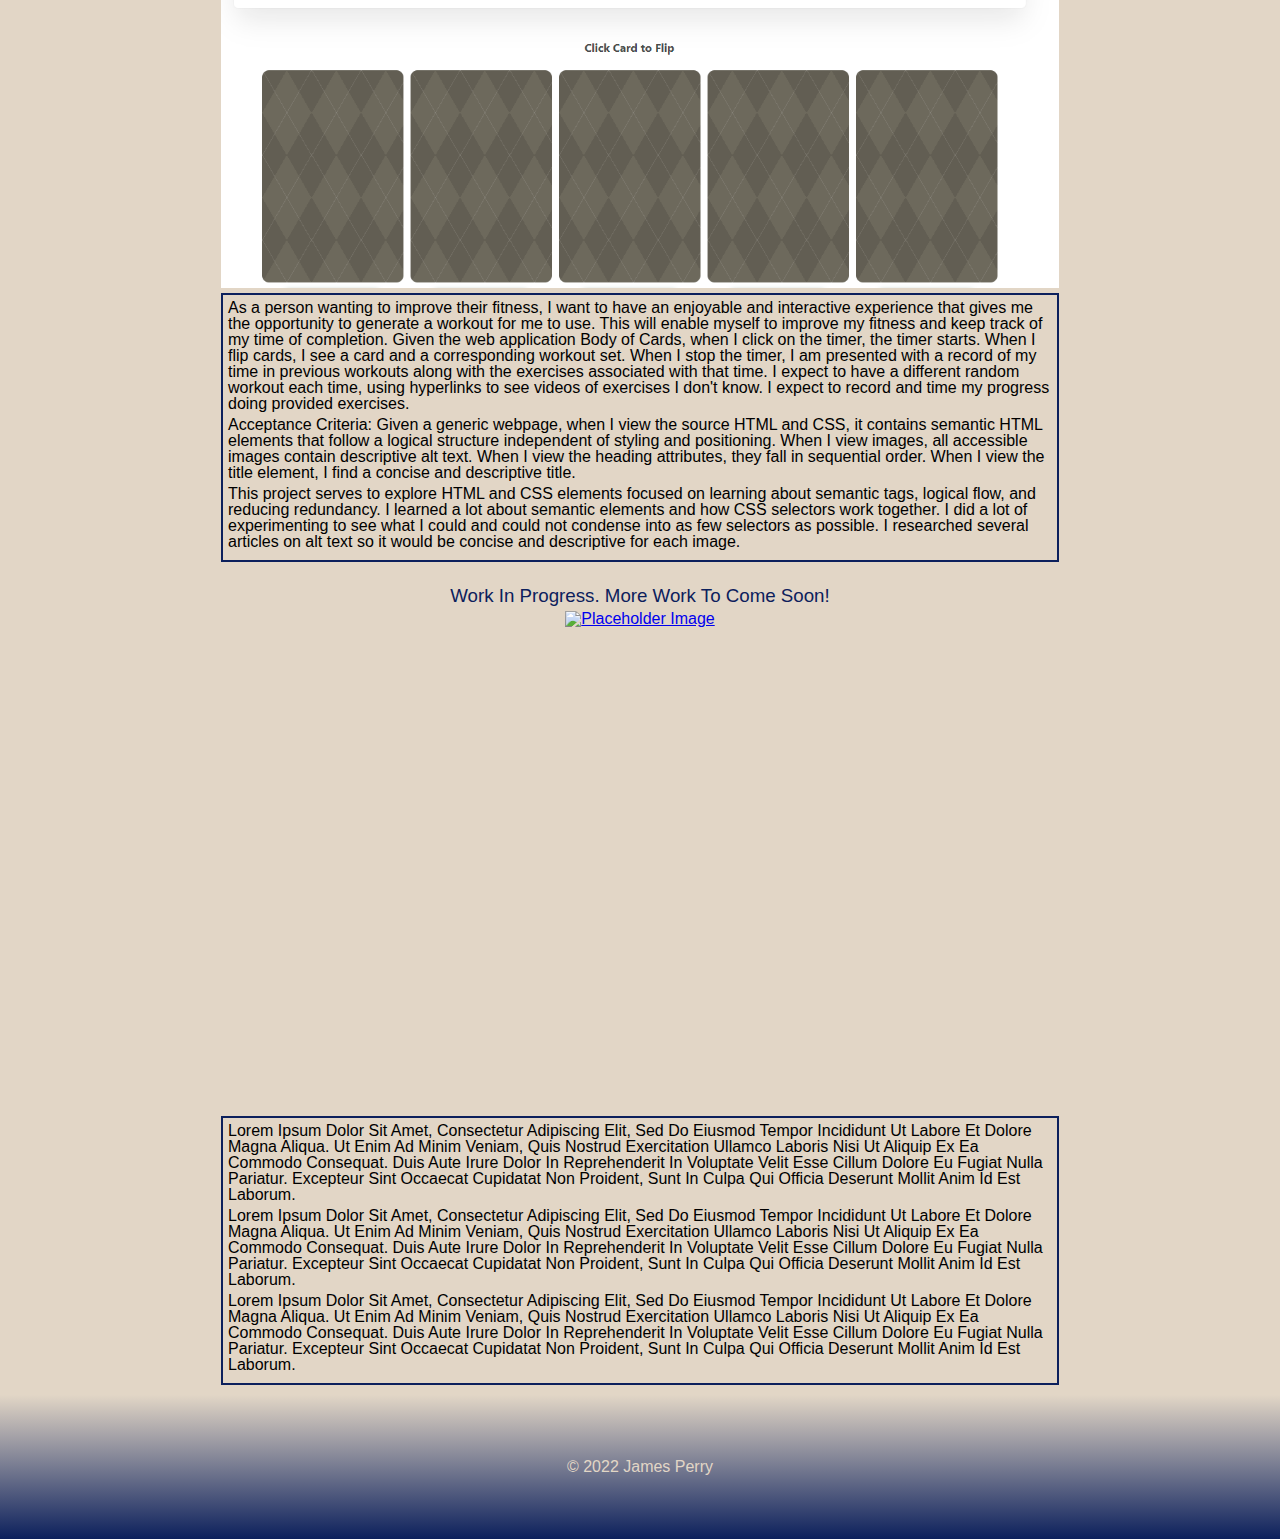
==== commit b009cb3d: "Modified formatting. Added user story for Body of Cards" ====
--- a/index.html
+++ b/index.html
@@ -1,19 +1,21 @@
 <!DOCTYPE html>
 <html lang="en">
+
 <head>
-    <meta charset="UTF-8">
-    <meta http-equiv="X-UA-Compatible" content="IE=edge">
-    <meta name="viewport" content="width=device-width, initial-scale=1.0">
+    <meta charset="UTF-8" />
+    <meta http-equiv="X-UA-Compatible" content="IE=edge" />
+    <meta name="viewport" content="width=device-width, initial-scale=1.0" />
     <title>James Perry's Landing Page</title>
-    <link rel="stylesheet" href="./assets/css/reset.css"/>
-    <link rel="stylesheet" href="./assets/css/header-footer.css"/>
-    <link rel="stylesheet" href="./assets/css/index-style.css"/>
+    <link rel="stylesheet" href="./assets/css/reset.css" />
+    <link rel="stylesheet" href="./assets/css/header-footer.css" />
+    <link rel="stylesheet" href="./assets/css/index-style.css" />
 </head>
+
 <body>
     <header>
         <section id="profile-photo">
             <a href="./index.html">
-                <img src="./assets/images/profile-picture.jpg" alt="James Perry on his wedding day."/>
+                <img src="./assets/images/profile-picture.jpg" alt="James Perry on his wedding day." />
             </a>
         </section>
         <section id="right-header-container">
@@ -22,7 +24,7 @@
                     <h1>James Perry</h1>
                     <h3>Web Dev | Software Engineering</h3>
                 </div>
-                <div id ="social-media">
+                <div id="social-media">
                     <a href="https://github.com/pbp66">github</a>
                     <a href="https://www.linkedin.com/in/james-perry-b7b135224/">linkedIn</a>
                     <a href="https://www.facebook.com/james.perry.96343">facebook</a>
@@ -40,9 +42,37 @@
         <article class="project-display" id="about-me">
             <h3>About Me</h3>
             <section class="project-description">
-                <p>I graduated from Purdue University with a bachelor's degree in chemical engineering. I started with ADM in June of 2017 where I started as a production engineer. Within one and half years, I was promoted to the role of a process engineer. I left ADM to pursue a role within operations management as a Process Lead at Ingredion. After one year in that role, I was promoted to Department Manager of the Corn Co-products department. A little over a year later, I'm transitioning to a senior engineer role. While I've learned and accomplished so much in the manufacturing role, I've realized that I enjoy computer programming so much more than what I learned with my original degree. Transitioning to a senior engineer will allow me to continue to provide value to Ingredion while I develop a software engineering skillset. </p>
-                <p>At Purdue, I learned Java, Python, C, and MATLAB. On my own time, I've focused on C++ and some python, but I wanted to explore web development. I joined the University of Wisconsin Web Development Bootcamp to harness my previous knowledge and experience and apply it to the infrastructure of the internet. My personal website will act as an interactive host to my featured projects ranging from website, fullstack applications, desktop applications, and mobile apps. </p>
-                <p> In my personal life, I enjoy skiing, hiking, programming, Home DIY, and snake-keeping. My wife is a veterinarian and together, we have 2 cats, 1 dog, and 2 snakes. Snakes are my favorite animal and I find them to be such unique creatures.</p>
+                <p>
+                    I graduated from Purdue University with a bachelor's degree in
+                    chemical engineering. I started with ADM in June of 2017 where I
+                    started as a production engineer. Within one and half years, I was
+                    promoted to the role of a process engineer. I left ADM to pursue a
+                    role within operations management as a Process Lead at Ingredion.
+                    After one year in that role, I was promoted to Department Manager of
+                    the Corn Co-products department. A little over a year later, I'm
+                    transitioning to a senior engineer role. While I've learned and
+                    accomplished so much in the manufacturing role, I've realized that I
+                    enjoy computer programming so much more than what I learned with my
+                    original degree. Transitioning to a senior engineer will allow me to
+                    continue to provide value to Ingredion while I develop a software
+                    engineering skillset.
+                </p>
+                <p>
+                    At Purdue, I learned Java, Python, C, and MATLAB. On my own time,
+                    I've focused on C++ and some python, but I wanted to explore web
+                    development. I joined the University of Wisconsin Web Development
+                    Bootcamp to harness my previous knowledge and experience and apply
+                    it to the infrastructure of the internet. My personal website will
+                    act as an interactive host to my featured projects ranging from
+                    website, fullstack applications, desktop applications, and mobile
+                    apps.
+                </p>
+                <p>
+                    In my personal life, I enjoy skiing, hiking, programming, Home DIY,
+                    and snake-keeping. My wife is a veterinarian and together, we have 2
+                    cats, 1 dog, and 2 snakes. Snakes are my favorite animal and I find
+                    them to be such unique creatures.
+                </p>
             </section>
         </article>
         <article class="project-display" id="horiseon-refactor-container">
@@ -50,13 +80,35 @@
             <div class="image-container" id="horiseon-refactor">
                 <span class="tooltip">Scroll on image to view entire website</span>
                 <a href="https://pbp66.github.io/horiseon-refactor/">
-                    <img src="./assets/images/horiseon-refactor-screenshot.png" alt="Horiseon Refactor provides an example of semantic html elements with logical structure independent of styling and position" class="project-screenshot" id="horiseon-refactor-screenshot"/>
+                    <img src="./assets/images/horiseon-refactor-screenshot.png"
+                        alt="Horiseon Refactor provides an example of semantic html elements with logical structure independent of styling and position"
+                        class="project-screenshot" id="horiseon-refactor-screenshot" />
                 </a>
             </div>
             <section class="project-description" id="horiseon-refactor-description">
-                <p>User Story: As a marketing agency, I want a codebase that follows accessibility standards so that our own site is optimized for search engines.</p>
-                <p>Acceptance Criteria: Given a generic webpage, when I view the source HTML and CSS, it contains semantic HTML elements that follow a logical structure independent of styling and positioning. When I view images, all accessible images contain descriptive alt text. When I view the heading attributes, they fall in sequential order. When I view the title element, I find a concise and descriptive title.</p>
-                <p>This project serves to explore HTML and CSS elements focused on learning about semantic tags, logical flow, and reducing redundancy. I learned a lot about semantic elements and how CSS selectors work together. I did a lot of experimenting to see what I could and could not condense into as few selectors as possible. I researched several articles on alt text so it would be concise and descriptive for each image.</p>
+                <p>
+                    User Story: As a marketing agency, I want a codebase that follows
+                    accessibility standards so that our own site is optimized for search
+                    engines.
+                </p>
+                <p>
+                    Acceptance Criteria: Given a generic webpage, when I view the source
+                    HTML and CSS, it contains semantic HTML elements that follow a
+                    logical structure independent of styling and positioning. When I
+                    view images, all accessible images contain descriptive alt text.
+                    When I view the heading attributes, they fall in sequential order.
+                    When I view the title element, I find a concise and descriptive
+                    title.
+                </p>
+                <p>
+                    This project serves to explore HTML and CSS elements focused on
+                    learning about semantic tags, logical flow, and reducing redundancy.
+                    I learned a lot about semantic elements and how CSS selectors work
+                    together. I did a lot of experimenting to see what I could and could
+                    not condense into as few selectors as possible. I researched several
+                    articles on alt text so it would be concise and descriptive for each
+                    image.
+                </p>
             </section>
         </article>
         <article class="project-display" id="body-of-cards-container">
@@ -64,13 +116,43 @@
             <div class="image-container" id="body-of-cards">
                 <span class="tooltip">Scroll on image to view entire website</span>
                 <a href="https://krenbot.github.io/body-of-cards/">
-                    <img src="./assets/images/body-of-cards-screenshot.png" alt="Body of cards is a workout generator that uses playing cards to represent workouts. The suits generate an exercise and the card value is the number of reps." class="project-screenshot" id="body-of-cards-screenshot"/>
+                    <img src="./assets/images/body-of-cards-screenshot.png"
+                        alt="Body of cards is a workout generator that uses playing cards to represent workouts. The suits generate an exercise and the card value is the number of reps."
+                        class="project-screenshot" id="body-of-cards-screenshot" />
                 </a>
             </div>
             <section class="project-description" id="project-1-description">
-                <p>User Story: As a marketing agency, I want a codebase that follows accessibility standards so that our own site is optimized for search engines.</p>
-                <p>Acceptance Criteria: Given a generic webpage, when I view the source HTML and CSS, it contains semantic HTML elements that follow a logical structure independent of styling and positioning. When I view images, all accessible images contain descriptive alt text. When I view the heading attributes, they fall in sequential order. When I view the title element, I find a concise and descriptive title.</p>
-                <p>This project serves to explore HTML and CSS elements focused on learning about semantic tags, logical flow, and reducing redundancy. I learned a lot about semantic elements and how CSS selectors work together. I did a lot of experimenting to see what I could and could not condense into as few selectors as possible. I researched several articles on alt text so it would be concise and descriptive for each image.</p>
+                <p>
+                    As a person wanting to improve their fitness, I want to have an
+                    enjoyable and interactive experience that gives me the opportunity
+                    to generate a workout for me to use. This will enable myself to
+                    improve my fitness and keep track of my time of completion. Given
+                    the web application Body of Cards, when I click on the timer, the
+                    timer starts. When I flip cards, I see a card and a corresponding
+                    workout set. When I stop the timer, I am presented with a record of
+                    my time in previous workouts along with the exercises associated
+                    with that time. I expect to have a different random workout each
+                    time, using hyperlinks to see videos of exercises I don't know. I
+                    expect to record and time my progress doing provided exercises.
+                </p>
+                <p>
+                    Acceptance Criteria: Given a generic webpage, when I view the source
+                    HTML and CSS, it contains semantic HTML elements that follow a
+                    logical structure independent of styling and positioning. When I
+                    view images, all accessible images contain descriptive alt text.
+                    When I view the heading attributes, they fall in sequential order.
+                    When I view the title element, I find a concise and descriptive
+                    title.
+                </p>
+                <p>
+                    This project serves to explore HTML and CSS elements focused on
+                    learning about semantic tags, logical flow, and reducing redundancy.
+                    I learned a lot about semantic elements and how CSS selectors work
+                    together. I did a lot of experimenting to see what I could and could
+                    not condense into as few selectors as possible. I researched several
+                    articles on alt text so it would be concise and descriptive for each
+                    image.
+                </p>
             </section>
         </article>
         <article class="project-display" id="placeholder-container">
@@ -81,23 +163,46 @@
                     <p>Designed by starline / Freepik</p>
                 </span>
                 <a href="http://www.freepik.com">
-                    <img src="./assets/images/coming-soon.jpg" alt="Placeholder image" class="project-screenshot"/>
+                    <img src="./assets/images/coming-soon.jpg" alt="Placeholder image" class="project-screenshot" />
                     <!--Image by starline on Freepik: https://www.freepik.com/free-vector/neon-style-coming-soon-glowing-background-design_8562880.htm#query=coming%20soon&position=3&from_view=keyword -->
                 </a>
             </div>
             <section class="project-description" id="placeholder-description">
-                <p>Lorem ipsum dolor sit amet, consectetur adipiscing elit, sed do eiusmod tempor incididunt ut labore et dolore magna aliqua. Ut enim ad minim veniam, quis nostrud exercitation ullamco laboris nisi ut aliquip ex ea commodo consequat. Duis aute irure dolor in reprehenderit in voluptate velit esse cillum dolore eu fugiat nulla pariatur. Excepteur sint occaecat cupidatat non proident, sunt in culpa qui officia deserunt mollit anim id est laborum.</p>
-                <p>Lorem ipsum dolor sit amet, consectetur adipiscing elit, sed do eiusmod tempor incididunt ut labore et dolore magna aliqua. Ut enim ad minim veniam, quis nostrud exercitation ullamco laboris nisi ut aliquip ex ea commodo consequat. Duis aute irure dolor in reprehenderit in voluptate velit esse cillum dolore eu fugiat nulla pariatur. Excepteur sint occaecat cupidatat non proident, sunt in culpa qui officia deserunt mollit anim id est laborum.</p>
-                <p>Lorem ipsum dolor sit amet, consectetur adipiscing elit, sed do eiusmod tempor incididunt ut labore et dolore magna aliqua. Ut enim ad minim veniam, quis nostrud exercitation ullamco laboris nisi ut aliquip ex ea commodo consequat. Duis aute irure dolor in reprehenderit in voluptate velit esse cillum dolore eu fugiat nulla pariatur. Excepteur sint occaecat cupidatat non proident, sunt in culpa qui officia deserunt mollit anim id est laborum.</p>
+                <p>
+                    Lorem ipsum dolor sit amet, consectetur adipiscing elit, sed do
+                    eiusmod tempor incididunt ut labore et dolore magna aliqua. Ut enim
+                    ad minim veniam, quis nostrud exercitation ullamco laboris nisi ut
+                    aliquip ex ea commodo consequat. Duis aute irure dolor in
+                    reprehenderit in voluptate velit esse cillum dolore eu fugiat nulla
+                    pariatur. Excepteur sint occaecat cupidatat non proident, sunt in
+                    culpa qui officia deserunt mollit anim id est laborum.
+                </p>
+                <p>
+                    Lorem ipsum dolor sit amet, consectetur adipiscing elit, sed do
+                    eiusmod tempor incididunt ut labore et dolore magna aliqua. Ut enim
+                    ad minim veniam, quis nostrud exercitation ullamco laboris nisi ut
+                    aliquip ex ea commodo consequat. Duis aute irure dolor in
+                    reprehenderit in voluptate velit esse cillum dolore eu fugiat nulla
+                    pariatur. Excepteur sint occaecat cupidatat non proident, sunt in
+                    culpa qui officia deserunt mollit anim id est laborum.
+                </p>
+                <p>
+                    Lorem ipsum dolor sit amet, consectetur adipiscing elit, sed do
+                    eiusmod tempor incididunt ut labore et dolore magna aliqua. Ut enim
+                    ad minim veniam, quis nostrud exercitation ullamco laboris nisi ut
+                    aliquip ex ea commodo consequat. Duis aute irure dolor in
+                    reprehenderit in voluptate velit esse cillum dolore eu fugiat nulla
+                    pariatur. Excepteur sint occaecat cupidatat non proident, sunt in
+                    culpa qui officia deserunt mollit anim id est laborum.
+                </p>
             </section>
         </article>
     </main>
     <div id="footer-container">
         <footer>
-            <p>
-                &copy 2022 James Perry
-            </p>
+            <p>&copy 2022 James Perry</p>
         </footer>
     </div>
 </body>
+
 </html>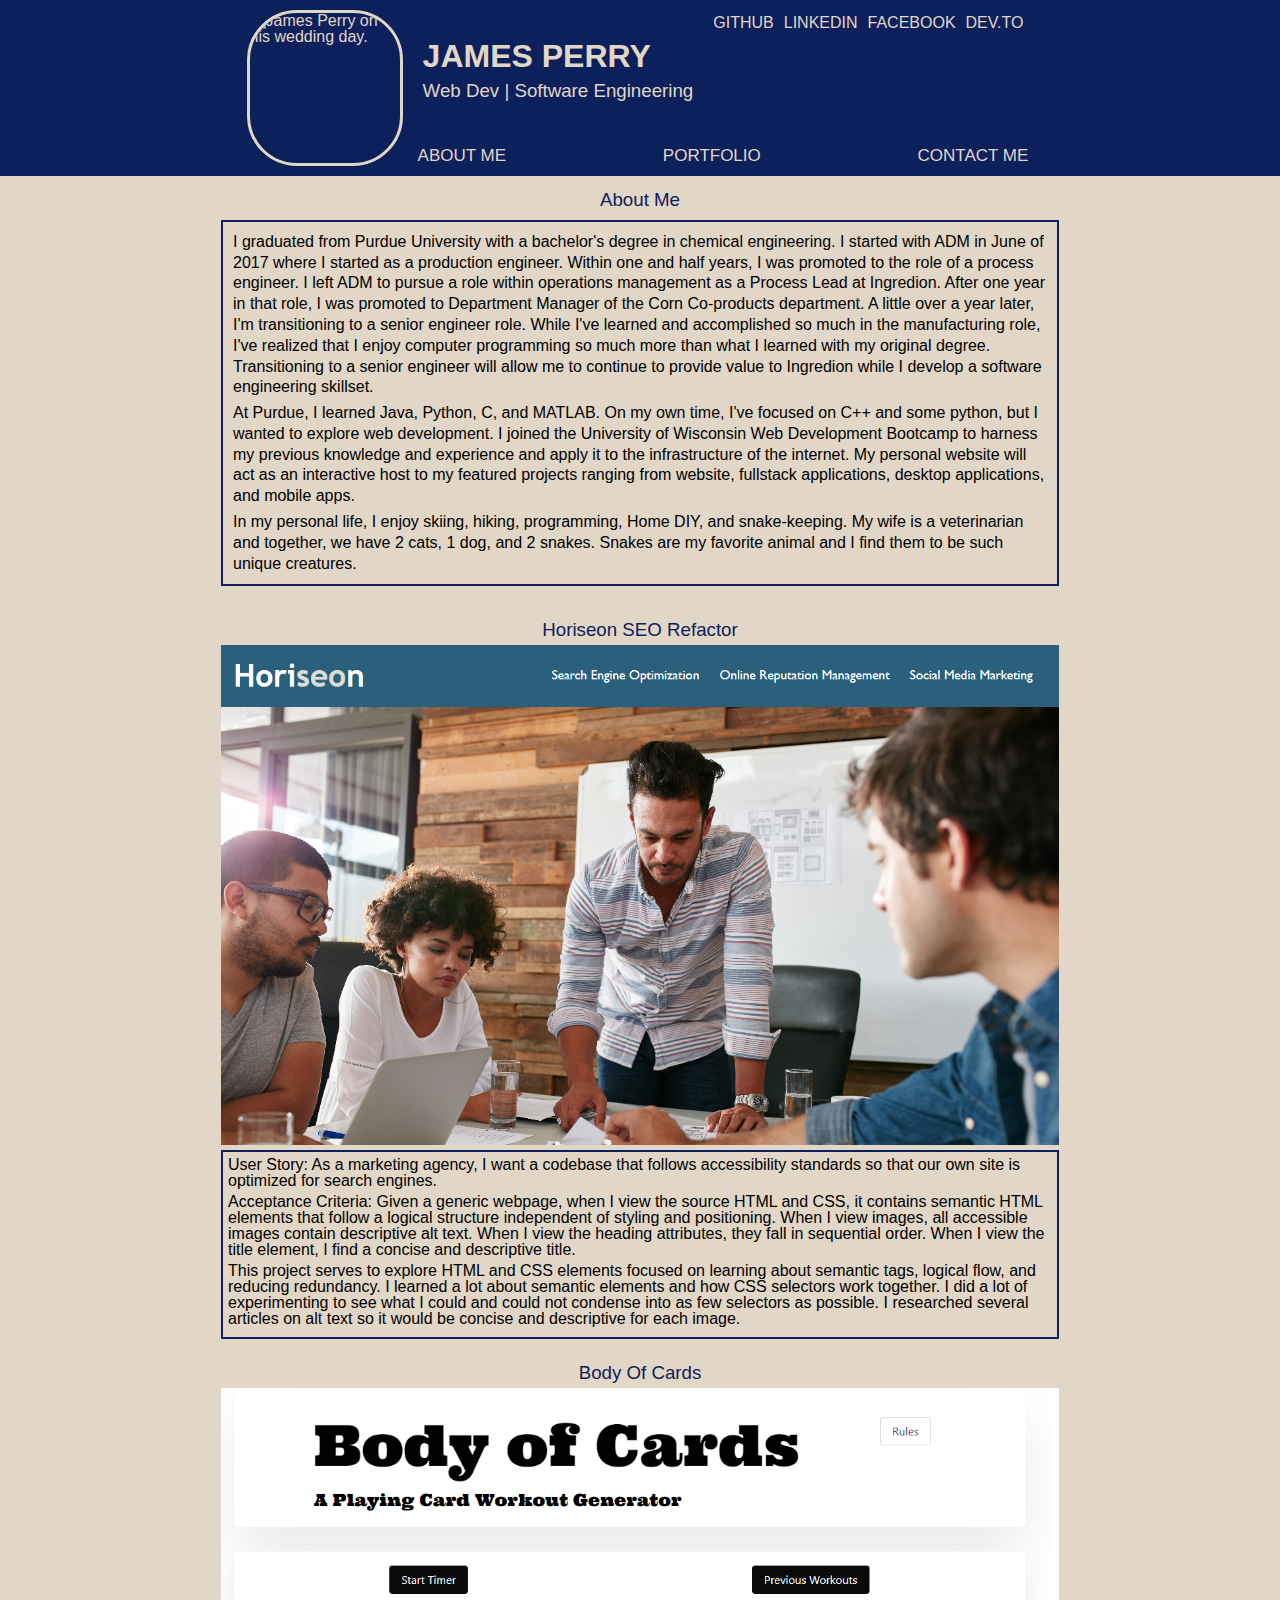
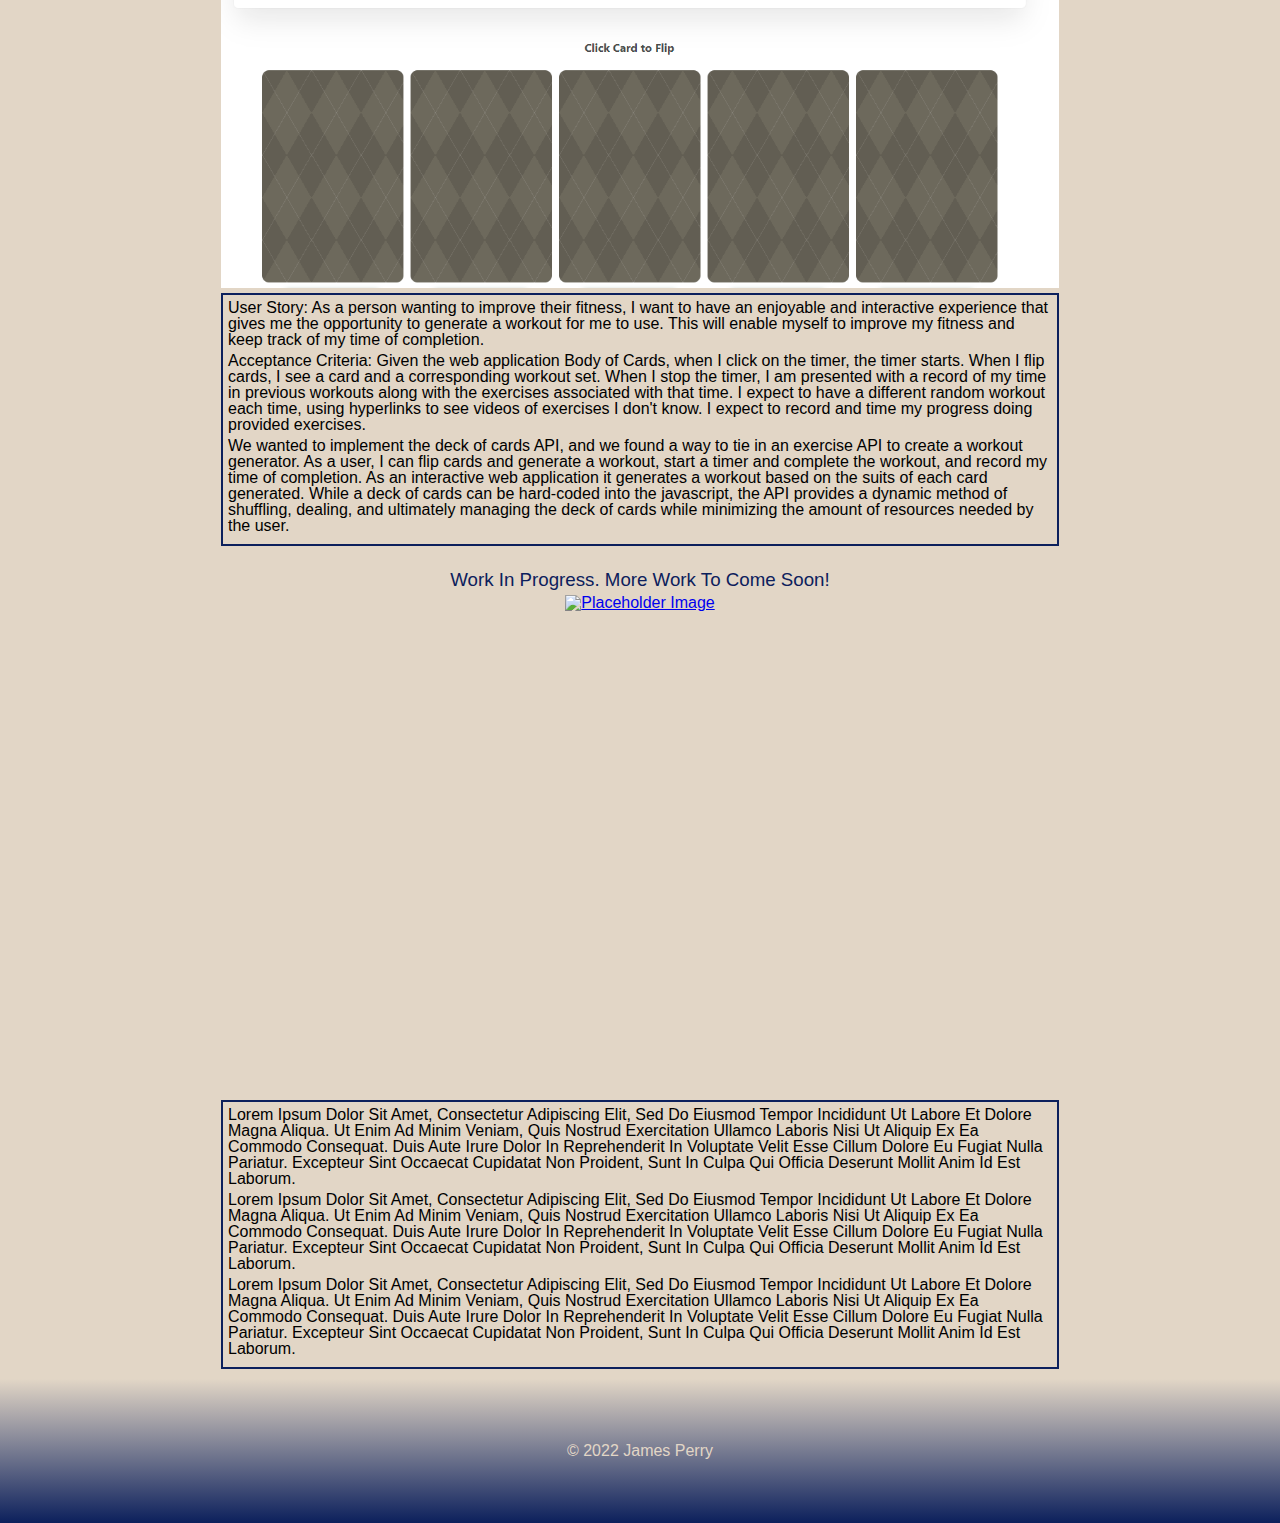
==== commit 1adc9551: "Added several empty html pages for future development" ====
--- a/index.html
+++ b/index.html
@@ -1,6 +1,6 @@
 <!DOCTYPE html>
 <html lang="en">
-
+<!--TODO: Transform index.html into a showcase/preview of the other pages. Add Resume or link to it-->
 <head>
     <meta charset="UTF-8" />
     <meta http-equiv="X-UA-Compatible" content="IE=edge" />
@@ -123,35 +123,25 @@
             </div>
             <section class="project-description" id="project-1-description">
                 <p>
-                    As a person wanting to improve their fitness, I want to have an
-                    enjoyable and interactive experience that gives me the opportunity
-                    to generate a workout for me to use. This will enable myself to
-                    improve my fitness and keep track of my time of completion. Given
-                    the web application Body of Cards, when I click on the timer, the
-                    timer starts. When I flip cards, I see a card and a corresponding
-                    workout set. When I stop the timer, I am presented with a record of
-                    my time in previous workouts along with the exercises associated
-                    with that time. I expect to have a different random workout each
-                    time, using hyperlinks to see videos of exercises I don't know. I
+                    User Story: As a person wanting to improve their fitness, I want to have an enjoyable and
+                    interactive experience that gives me the opportunity to generate a workout for me to use. This will
+                    enable myself to improve my fitness and keep track of my time of completion.
+                </p>
+                <p>
+                    Acceptance Criteria: Given the web application Body of Cards, when I click on the timer, the timer
+                    starts. When I flip cards, I see a card and a corresponding workout set. When I stop the timer, I am
+                    presented with a record of my time in previous workouts along with the exercises associated with
+                    that time. I expect to have a
+                    different random workout each time, using hyperlinks to see videos of exercises I don't know. I
                     expect to record and time my progress doing provided exercises.
                 </p>
                 <p>
-                    Acceptance Criteria: Given a generic webpage, when I view the source
-                    HTML and CSS, it contains semantic HTML elements that follow a
-                    logical structure independent of styling and positioning. When I
-                    view images, all accessible images contain descriptive alt text.
-                    When I view the heading attributes, they fall in sequential order.
-                    When I view the title element, I find a concise and descriptive
-                    title.
-                </p>
-                <p>
-                    This project serves to explore HTML and CSS elements focused on
-                    learning about semantic tags, logical flow, and reducing redundancy.
-                    I learned a lot about semantic elements and how CSS selectors work
-                    together. I did a lot of experimenting to see what I could and could
-                    not condense into as few selectors as possible. I researched several
-                    articles on alt text so it would be concise and descriptive for each
-                    image.
+                    We wanted to implement the deck of cards API, and we found a way to tie in an exercise API to create
+                    a workout generator. As a user, I can flip cards and generate a workout, start a timer and complete
+                    the workout, and record my time of completion. As an interactive web application it generates a
+                    workout based on the suits of each card generated. While a deck of cards can be hard-coded into the
+                    javascript, the API provides a dynamic method of shuffling, dealing, and ultimately managing the
+                    deck of cards while minimizing the amount of resources needed by the user.
                 </p>
             </section>
         </article>
